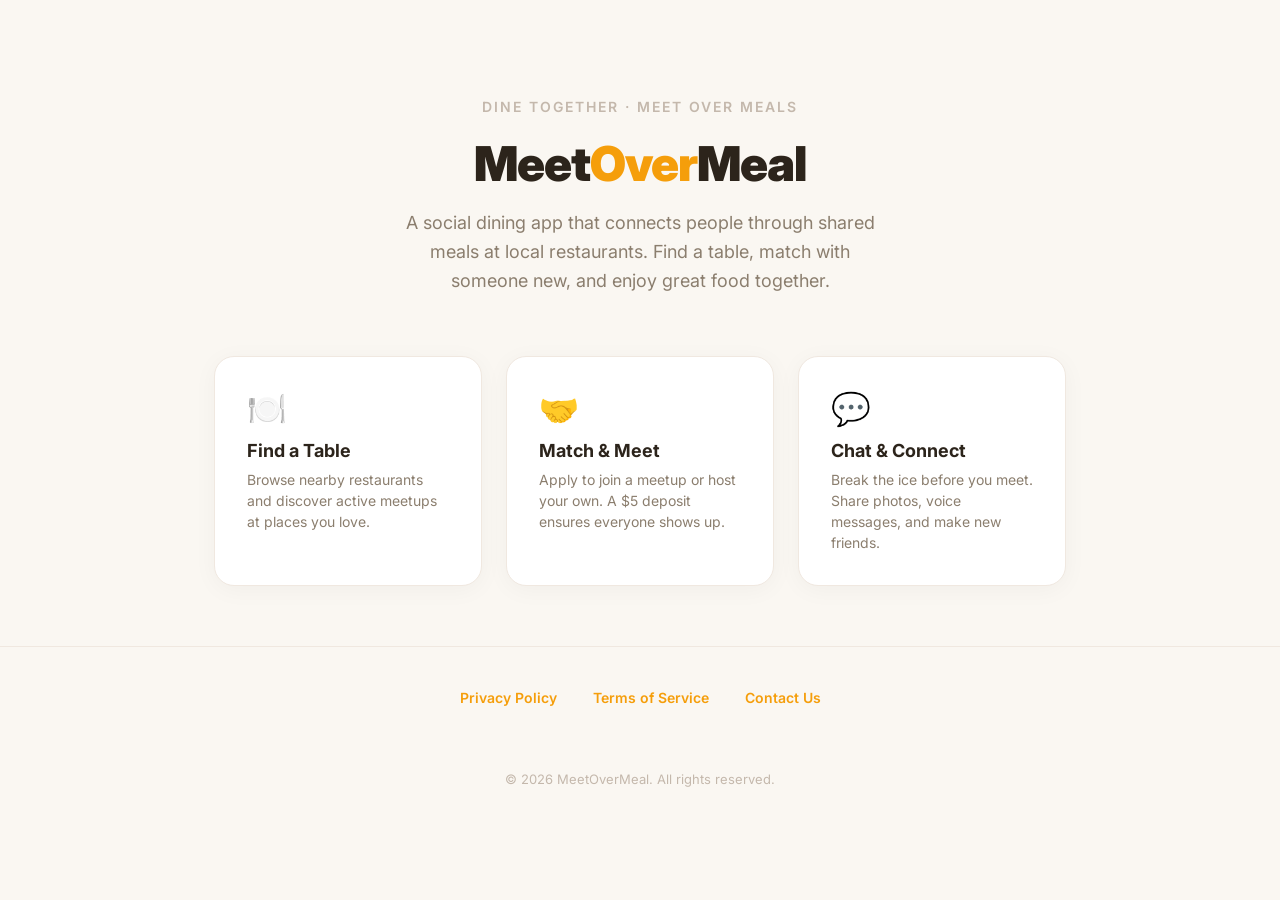
==== index.html @ e3c03de8 "Landing page with Privacy Policy and Terms of Service" ====
<!DOCTYPE html>
<html lang="en">
<head>
  <meta charset="UTF-8">
  <meta name="viewport" content="width=device-width, initial-scale=1.0">
  <title>MeetOverMeal — Dine Together, Meet Over Meals</title>
  <meta name="description" content="MeetOverMeal is a social dining app that connects people through shared meals at local restaurants.">
  <link rel="preconnect" href="https://fonts.googleapis.com">
  <link href="https://fonts.googleapis.com/css2?family=Inter:wght@400;500;600;700;800;900&display=swap" rel="stylesheet">
  <style>
    * { margin: 0; padding: 0; box-sizing: border-box; }
    body { font-family: 'Inter', -apple-system, sans-serif; color: #2C241B; background: #FAF7F2; }
    .hero { text-align: center; padding: 80px 24px 60px; }
    .hero h1 { font-size: 48px; font-weight: 900; letter-spacing: -1px; color: #2C241B; }
    .hero h1 span { color: #F59E0B; }
    .hero p { font-size: 18px; color: #8B7E6E; margin-top: 16px; max-width: 500px; margin-left: auto; margin-right: auto; line-height: 1.6; }
    .hero .tagline { font-size: 14px; text-transform: uppercase; letter-spacing: 2px; color: #C4B8AC; font-weight: 600; margin-bottom: 16px; }
    .features { display: flex; gap: 24px; justify-content: center; flex-wrap: wrap; padding: 0 24px 60px; max-width: 900px; margin: 0 auto; }
    .features .card { background: #fff; border-radius: 20px; padding: 32px; flex: 1; min-width: 240px; max-width: 280px; box-shadow: 0 4px 24px rgba(0,0,0,0.04); border: 1px solid #F0E8E0; }
    .features .card .icon { font-size: 32px; margin-bottom: 12px; }
    .features .card h3 { font-size: 18px; font-weight: 700; margin-bottom: 8px; }
    .features .card p { font-size: 14px; color: #8B7E6E; line-height: 1.5; }
    .legal-links { text-align: center; padding: 40px 24px; border-top: 1px solid #F0E8E0; }
    .legal-links a { color: #F59E0B; text-decoration: none; font-weight: 600; margin: 0 16px; font-size: 14px; }
    .legal-links a:hover { text-decoration: underline; }
    .footer { text-align: center; padding: 24px; color: #C4B8AC; font-size: 13px; }
    @media (max-width: 640px) {
      .hero h1 { font-size: 32px; }
      .features .card { min-width: 100%; }
    }
  </style>
</head>
<body>
  <div class="hero">
    <p class="tagline">Dine Together · Meet Over Meals</p>
    <h1>Meet<span>Over</span>Meal</h1>
    <p>A social dining app that connects people through shared meals at local restaurants. Find a table, match with someone new, and enjoy great food together.</p>
  </div>

  <div class="features">
    <div class="card">
      <div class="icon">🍽️</div>
      <h3>Find a Table</h3>
      <p>Browse nearby restaurants and discover active meetups at places you love.</p>
    </div>
    <div class="card">
      <div class="icon">🤝</div>
      <h3>Match & Meet</h3>
      <p>Apply to join a meetup or host your own. A $5 deposit ensures everyone shows up.</p>
    </div>
    <div class="card">
      <div class="icon">💬</div>
      <h3>Chat & Connect</h3>
      <p>Break the ice before you meet. Share photos, voice messages, and make new friends.</p>
    </div>
  </div>

  <div class="legal-links">
    <a href="/privacy">Privacy Policy</a>
    <a href="/terms">Terms of Service</a>
    <a href="mailto:feedback@meetovermeal.org">Contact Us</a>
  </div>

  <div class="footer">
    &copy; 2026 MeetOverMeal. All rights reserved.
  </div>
</body>
</html>
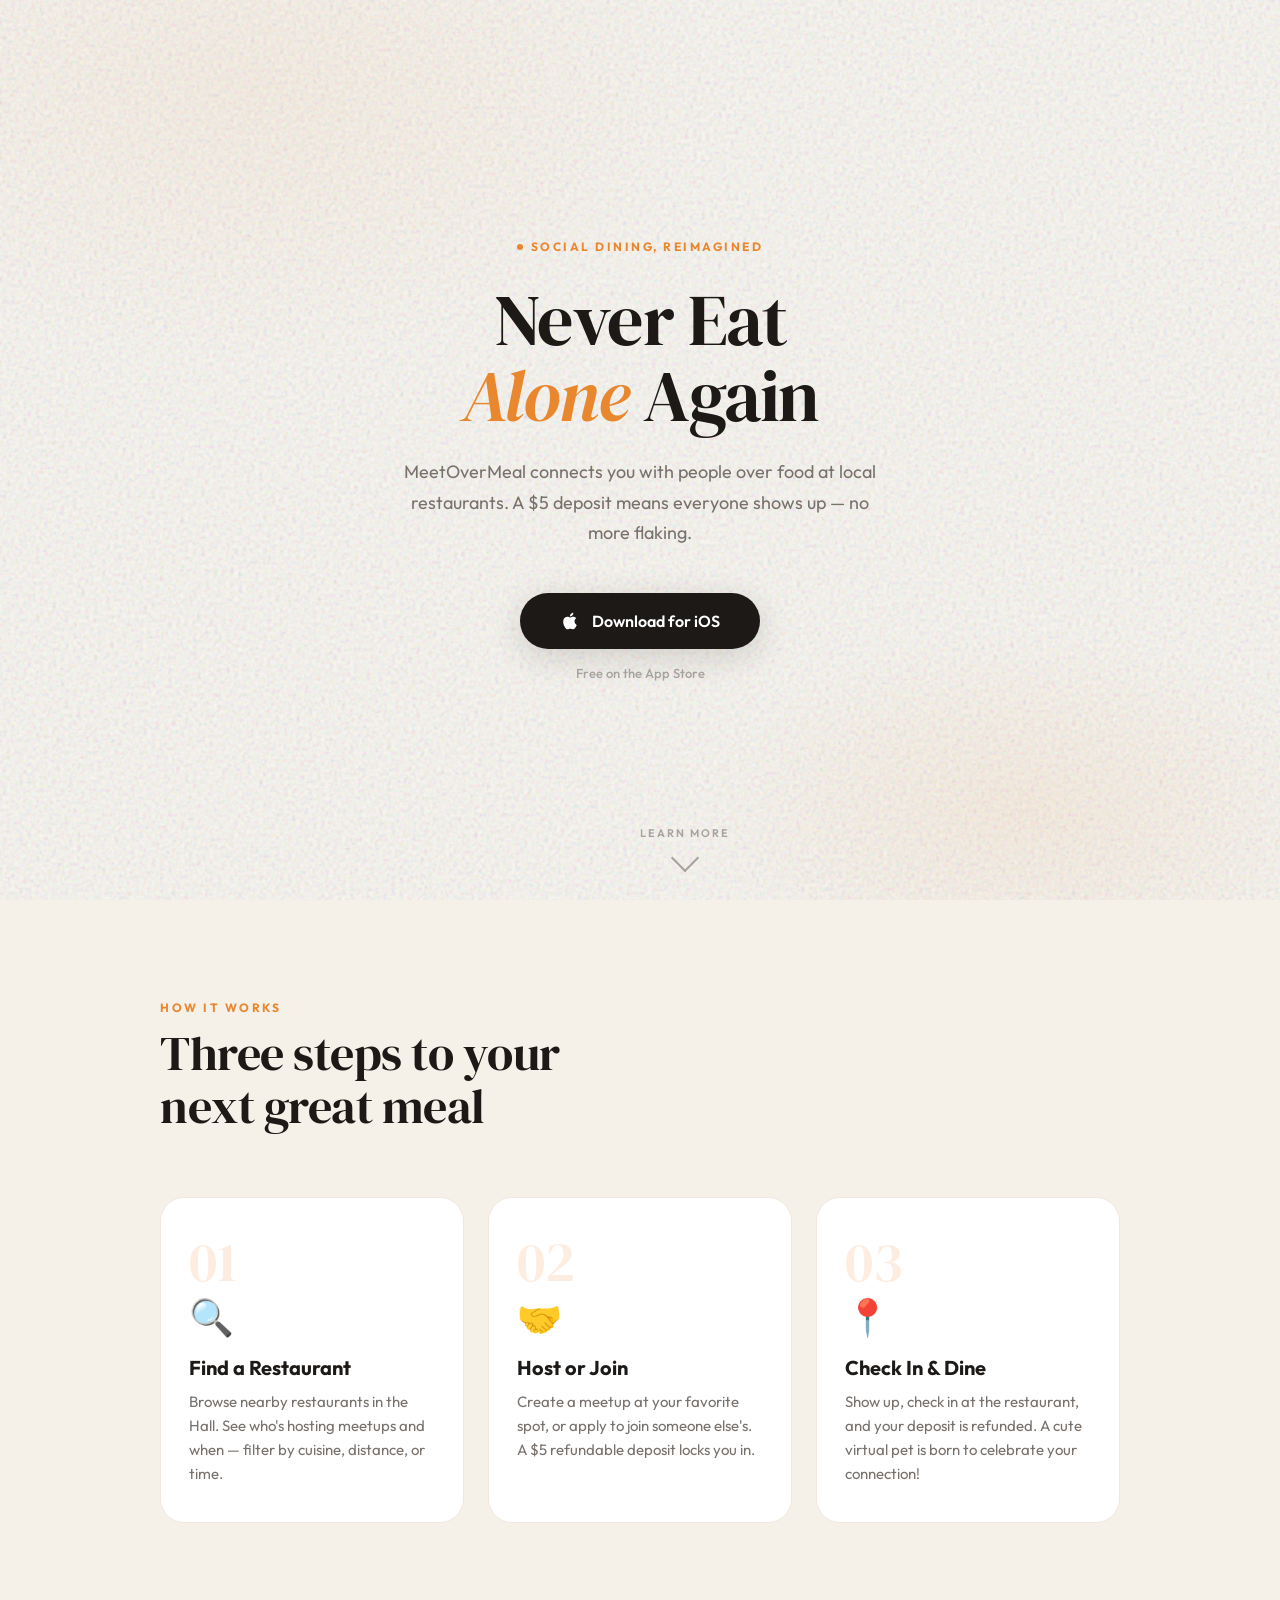
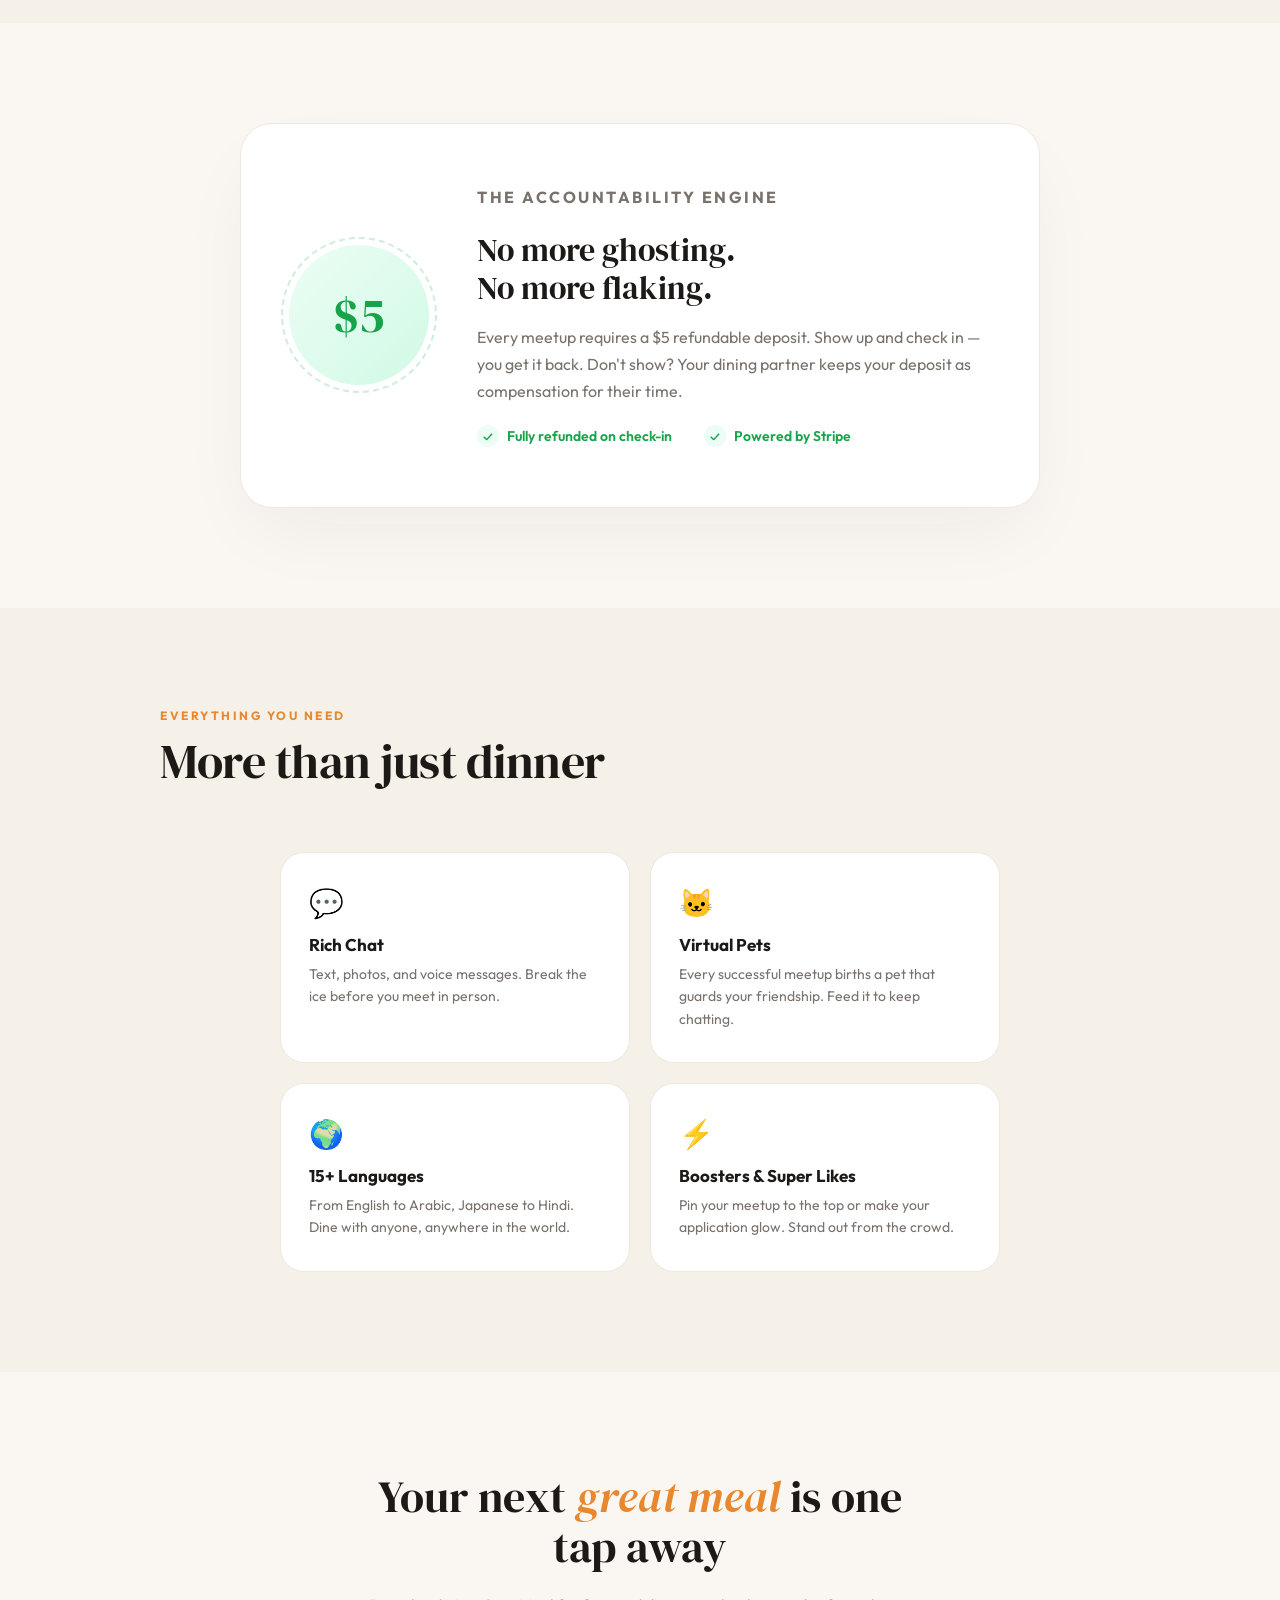
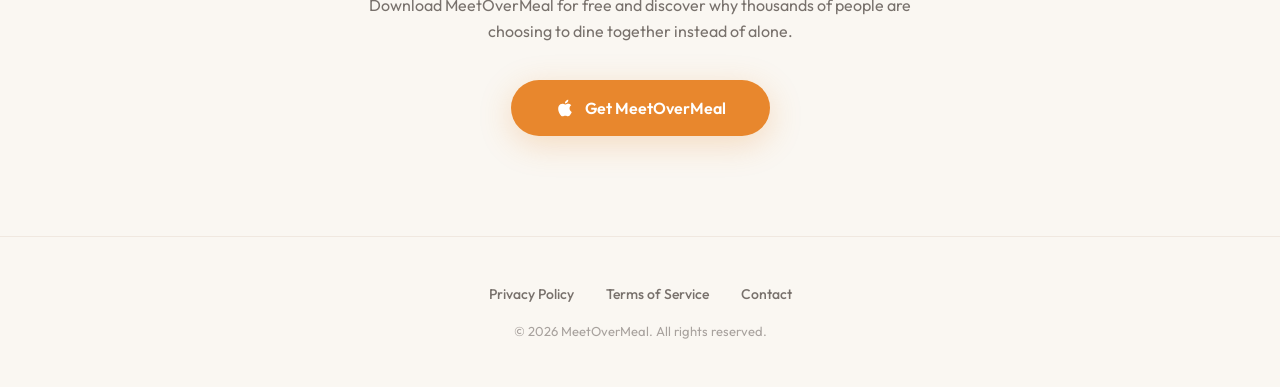
==== commit 7f4f735d: "feat: 重构官网Landing Page + 新增邀请落地页 - 全新品牌设计（cream/orange配色、噪点纹理、动画） - SEO优化：Open Graph、Twitter Cards、J" ====
--- a/index.html
+++ b/index.html
@@ -3,66 +3,689 @@
 <head>
   <meta charset="UTF-8">
   <meta name="viewport" content="width=device-width, initial-scale=1.0">
-  <title>MeetOverMeal — Dine Together, Meet Over Meals</title>
-  <meta name="description" content="MeetOverMeal is a social dining app that connects people through shared meals at local restaurants.">
+  <title>MeetOverMeal — Never Eat Alone Again</title>
+  <meta name="description" content="MeetOverMeal is the social dining app that connects you with people over food. A $5 deposit means no more flaking — real meetups, real connections, real meals.">
+  <meta name="keywords" content="social dining app, meet people over food, dinner with strangers, meal buddy, anti-flaking app, foodie meetup, dining companion">
+
+  <!-- Open Graph -->
+  <meta property="og:title" content="MeetOverMeal — Never Eat Alone Again">
+  <meta property="og:description" content="The social dining app with a $5 accountability deposit. Find restaurants, match with someone new, and actually show up.">
+  <meta property="og:image" content="https://meetovermeal.org/assets/share-card.png">
+  <meta property="og:url" content="https://meetovermeal.org">
+  <meta property="og:type" content="website">
+  <meta property="og:site_name" content="MeetOverMeal">
+
+  <!-- Twitter Card -->
+  <meta name="twitter:card" content="summary_large_image">
+  <meta name="twitter:title" content="MeetOverMeal — Never Eat Alone Again">
+  <meta name="twitter:description" content="The social dining app with a $5 accountability deposit. No more flaking.">
+  <meta name="twitter:image" content="https://meetovermeal.org/assets/share-card.png">
+
+  <!-- JSON-LD Structured Data -->
+  <script type="application/ld+json">
+  {
+    "@context": "https://schema.org",
+    "@type": "SoftwareApplication",
+    "name": "MeetOverMeal",
+    "operatingSystem": "iOS",
+    "applicationCategory": "SocialNetworkingApplication",
+    "description": "Social dining app that connects people through shared meals with a $5 accountability deposit.",
+    "url": "https://meetovermeal.org",
+    "downloadUrl": "https://apps.apple.com/us/app/meetovermeal/id6762139752",
+    "offers": {
+      "@type": "Offer",
+      "price": "0",
+      "priceCurrency": "USD"
+    }
+  }
+  </script>
+
   <link rel="preconnect" href="https://fonts.googleapis.com">
-  <link href="https://fonts.googleapis.com/css2?family=Inter:wght@400;500;600;700;800;900&display=swap" rel="stylesheet">
+  <link rel="preconnect" href="https://fonts.gstatic.com" crossorigin>
+  <link href="https://fonts.googleapis.com/css2?family=DM+Serif+Display:ital@0;1&family=Outfit:wght@300;400;500;600;700;800&display=swap" rel="stylesheet">
+
   <style>
+    :root {
+      --bg: #FAF7F2;
+      --bg-warm: #F5F0E8;
+      --card: #FFFFFF;
+      --text: #1C1917;
+      --text-secondary: #78716C;
+      --text-muted: #A8A29E;
+      --accent: #E8872D;
+      --accent-deep: #D97706;
+      --accent-glow: rgba(232, 135, 45, 0.12);
+      --border: #F0E8E0;
+      --deposit-green: #16A34A;
+    }
+
     * { margin: 0; padding: 0; box-sizing: border-box; }
-    body { font-family: 'Inter', -apple-system, sans-serif; color: #2C241B; background: #FAF7F2; }
-    .hero { text-align: center; padding: 80px 24px 60px; }
-    .hero h1 { font-size: 48px; font-weight: 900; letter-spacing: -1px; color: #2C241B; }
-    .hero h1 span { color: #F59E0B; }
-    .hero p { font-size: 18px; color: #8B7E6E; margin-top: 16px; max-width: 500px; margin-left: auto; margin-right: auto; line-height: 1.6; }
-    .hero .tagline { font-size: 14px; text-transform: uppercase; letter-spacing: 2px; color: #C4B8AC; font-weight: 600; margin-bottom: 16px; }
-    .features { display: flex; gap: 24px; justify-content: center; flex-wrap: wrap; padding: 0 24px 60px; max-width: 900px; margin: 0 auto; }
-    .features .card { background: #fff; border-radius: 20px; padding: 32px; flex: 1; min-width: 240px; max-width: 280px; box-shadow: 0 4px 24px rgba(0,0,0,0.04); border: 1px solid #F0E8E0; }
-    .features .card .icon { font-size: 32px; margin-bottom: 12px; }
-    .features .card h3 { font-size: 18px; font-weight: 700; margin-bottom: 8px; }
-    .features .card p { font-size: 14px; color: #8B7E6E; line-height: 1.5; }
-    .legal-links { text-align: center; padding: 40px 24px; border-top: 1px solid #F0E8E0; }
-    .legal-links a { color: #F59E0B; text-decoration: none; font-weight: 600; margin: 0 16px; font-size: 14px; }
-    .legal-links a:hover { text-decoration: underline; }
-    .footer { text-align: center; padding: 24px; color: #C4B8AC; font-size: 13px; }
-    @media (max-width: 640px) {
-      .hero h1 { font-size: 32px; }
-      .features .card { min-width: 100%; }
+
+    html { scroll-behavior: smooth; }
+
+    body {
+      font-family: 'Outfit', -apple-system, BlinkMacSystemFont, sans-serif;
+      color: var(--text);
+      background: var(--bg);
+      -webkit-font-smoothing: antialiased;
+      overflow-x: hidden;
+    }
+
+    /* ─── Noise texture ─── */
+    body::before {
+      content: "";
+      position: fixed;
+      inset: 0;
+      opacity: 0.3;
+      background-image: url("data:image/svg+xml,%3Csvg viewBox='0 0 256 256' xmlns='http://www.w3.org/2000/svg'%3E%3Cfilter id='n'%3E%3CfeTurbulence type='fractalNoise' baseFrequency='.85' numOctaves='3' stitchTiles='stitch'/%3E%3C/filter%3E%3Crect width='100%25' height='100%25' filter='url(%23n)'/%3E%3C/svg%3E");
+      pointer-events: none;
+      z-index: 0;
+    }
+
+    /* ─── HERO ─── */
+    .hero {
+      position: relative;
+      min-height: 100vh;
+      display: flex;
+      flex-direction: column;
+      align-items: center;
+      justify-content: center;
+      padding: 80px 24px 60px;
+      text-align: center;
+      background:
+        radial-gradient(ellipse 60% 50% at 20% 10%, rgba(232,135,45,0.06) 0%, transparent 60%),
+        radial-gradient(ellipse 50% 40% at 80% 90%, rgba(232,135,45,0.08) 0%, transparent 50%);
+      z-index: 1;
+    }
+
+    .hero-eyebrow {
+      display: inline-flex;
+      align-items: center;
+      gap: 8px;
+      font-size: 12px;
+      font-weight: 700;
+      letter-spacing: 2.5px;
+      text-transform: uppercase;
+      color: var(--accent);
+      margin-bottom: 28px;
+      opacity: 0;
+      animation: fadeDown 0.8s 0.2s cubic-bezier(0.16,1,0.3,1) forwards;
+    }
+
+    .hero-eyebrow .dot {
+      width: 6px; height: 6px;
+      border-radius: 50%;
+      background: var(--accent);
+      animation: pulse 2s ease-in-out infinite;
+    }
+
+    @keyframes pulse {
+      0%, 100% { opacity: 1; transform: scale(1); }
+      50% { opacity: 0.5; transform: scale(0.8); }
+    }
+
+    .hero h1 {
+      font-family: 'DM Serif Display', serif;
+      font-size: clamp(42px, 8vw, 72px);
+      font-weight: 400;
+      line-height: 1.05;
+      letter-spacing: -1.5px;
+      color: var(--text);
+      margin-bottom: 24px;
+      opacity: 0;
+      animation: fadeDown 0.8s 0.35s cubic-bezier(0.16,1,0.3,1) forwards;
+    }
+
+    .hero h1 em {
+      font-style: italic;
+      color: var(--accent);
+    }
+
+    .hero-desc {
+      font-size: 18px;
+      line-height: 1.7;
+      color: var(--text-secondary);
+      max-width: 480px;
+      font-weight: 400;
+      margin-bottom: 44px;
+      opacity: 0;
+      animation: fadeDown 0.8s 0.5s cubic-bezier(0.16,1,0.3,1) forwards;
+    }
+
+    .hero-cta {
+      display: inline-flex;
+      align-items: center;
+      gap: 12px;
+      background: var(--text);
+      color: #fff;
+      font-size: 16px;
+      font-weight: 600;
+      padding: 18px 40px;
+      border-radius: 100px;
+      text-decoration: none;
+      transition: all 0.4s cubic-bezier(0.16,1,0.3,1);
+      box-shadow: 0 8px 32px rgba(28,25,23,0.15);
+      opacity: 0;
+      animation: fadeDown 0.8s 0.65s cubic-bezier(0.16,1,0.3,1) forwards;
+    }
+
+    .hero-cta:hover {
+      background: var(--accent);
+      transform: translateY(-3px);
+      box-shadow: 0 16px 48px rgba(232,135,45,0.3);
+    }
+
+    .hero-cta svg { width: 20px; height: 20px; }
+
+    .hero-badge {
+      margin-top: 16px;
+      font-size: 13px;
+      color: var(--text-muted);
+      font-weight: 500;
+      opacity: 0;
+      animation: fadeDown 0.8s 0.8s cubic-bezier(0.16,1,0.3,1) forwards;
+    }
+
+    .scroll-hint {
+      position: absolute;
+      bottom: 32px;
+      left: 50%;
+      transform: translateX(-50%);
+      display: flex;
+      flex-direction: column;
+      align-items: center;
+      gap: 8px;
+      opacity: 0;
+      animation: fadeDown 0.8s 1.2s cubic-bezier(0.16,1,0.3,1) forwards;
+    }
+
+    .scroll-hint span {
+      font-size: 11px;
+      text-transform: uppercase;
+      letter-spacing: 2px;
+      color: var(--text-muted);
+      font-weight: 600;
+    }
+
+    .scroll-arrow {
+      width: 20px;
+      height: 20px;
+      border-right: 2px solid var(--text-muted);
+      border-bottom: 2px solid var(--text-muted);
+      transform: rotate(45deg);
+      animation: bounceArrow 2s ease-in-out infinite;
+    }
+
+    @keyframes bounceArrow {
+      0%, 100% { transform: rotate(45deg) translateY(0); }
+      50% { transform: rotate(45deg) translateY(6px); }
+    }
+
+    @keyframes fadeDown {
+      from { opacity: 0; transform: translateY(-20px); }
+      to { opacity: 1; transform: translateY(0); }
+    }
+
+    /* ─── HOW IT WORKS ─── */
+    .how-section {
+      position: relative;
+      z-index: 1;
+      padding: 100px 24px;
+      background: var(--bg-warm);
+    }
+
+    .section-inner {
+      max-width: 960px;
+      margin: 0 auto;
+    }
+
+    .section-eyebrow {
+      font-size: 12px;
+      font-weight: 700;
+      letter-spacing: 2.5px;
+      text-transform: uppercase;
+      color: var(--accent);
+      margin-bottom: 12px;
+    }
+
+    .section-title {
+      font-family: 'DM Serif Display', serif;
+      font-size: clamp(32px, 5vw, 48px);
+      font-weight: 400;
+      line-height: 1.1;
+      letter-spacing: -0.5px;
+      color: var(--text);
+      margin-bottom: 64px;
+    }
+
+    .steps {
+      display: grid;
+      grid-template-columns: repeat(3, 1fr);
+      gap: 24px;
+    }
+
+    .step {
+      background: var(--card);
+      border-radius: 24px;
+      padding: 36px 28px;
+      border: 1px solid var(--border);
+      position: relative;
+      transition: all 0.4s cubic-bezier(0.16,1,0.3,1);
+    }
+
+    .step:hover {
+      transform: translateY(-6px);
+      box-shadow: 0 24px 64px rgba(28,25,23,0.06);
+    }
+
+    .step-number {
+      font-family: 'DM Serif Display', serif;
+      font-size: 56px;
+      font-weight: 400;
+      color: var(--accent-glow);
+      line-height: 1;
+      margin-bottom: 4px;
+      color: rgba(232,135,45,0.15);
+    }
+
+    .step-icon {
+      font-size: 36px;
+      margin-bottom: 16px;
+    }
+
+    .step h3 {
+      font-size: 20px;
+      font-weight: 700;
+      margin-bottom: 10px;
+      color: var(--text);
+    }
+
+    .step p {
+      font-size: 15px;
+      line-height: 1.6;
+      color: var(--text-secondary);
+    }
+
+    /* ─── DEPOSIT / ACCOUNTABILITY ─── */
+    .deposit-section {
+      position: relative;
+      z-index: 1;
+      padding: 100px 24px;
+      background: var(--bg);
+    }
+
+    .deposit-card {
+      max-width: 800px;
+      margin: 0 auto;
+      background: var(--card);
+      border-radius: 32px;
+      padding: 60px 48px;
+      border: 1px solid var(--border);
+      display: flex;
+      gap: 48px;
+      align-items: center;
+      box-shadow: 0 32px 80px -16px rgba(28,25,23,0.06);
+    }
+
+    .deposit-visual {
+      flex-shrink: 0;
+      width: 140px;
+      height: 140px;
+      border-radius: 50%;
+      background: linear-gradient(135deg, #ECFDF5 0%, #D1FAE5 100%);
+      display: flex;
+      align-items: center;
+      justify-content: center;
+      position: relative;
+    }
+
+    .deposit-visual::after {
+      content: "";
+      position: absolute;
+      inset: -8px;
+      border-radius: 50%;
+      border: 2px dashed rgba(22,163,74,0.2);
+      animation: spin-slow 20s linear infinite;
+    }
+
+    @keyframes spin-slow {
+      to { transform: rotate(360deg); }
+    }
+
+    .deposit-amount {
+      font-family: 'DM Serif Display', serif;
+      font-size: 48px;
+      color: var(--deposit-green);
+    }
+
+    .deposit-content { flex: 1; }
+
+    .deposit-content h2 {
+      font-family: 'DM Serif Display', serif;
+      font-size: 32px;
+      font-weight: 400;
+      line-height: 1.2;
+      margin-bottom: 16px;
+    }
+
+    .deposit-content p {
+      font-size: 16px;
+      line-height: 1.7;
+      color: var(--text-secondary);
+      margin-bottom: 20px;
+    }
+
+    .deposit-stats {
+      display: flex;
+      gap: 32px;
+    }
+
+    .deposit-stat {
+      display: flex;
+      align-items: center;
+      gap: 8px;
+      font-size: 14px;
+      font-weight: 600;
+      color: var(--deposit-green);
+    }
+
+    .deposit-stat .check {
+      width: 22px;
+      height: 22px;
+      border-radius: 50%;
+      background: #ECFDF5;
+      display: flex;
+      align-items: center;
+      justify-content: center;
+      font-size: 12px;
+    }
+
+    /* ─── FEATURES ─── */
+    .features-section {
+      position: relative;
+      z-index: 1;
+      padding: 100px 24px;
+      background: var(--bg-warm);
+    }
+
+    .features-grid {
+      display: grid;
+      grid-template-columns: repeat(2, 1fr);
+      gap: 20px;
+      max-width: 720px;
+      margin: 0 auto;
+    }
+
+    .feature-card {
+      background: var(--card);
+      border-radius: 24px;
+      padding: 32px 28px;
+      border: 1px solid var(--border);
+      transition: all 0.4s cubic-bezier(0.16,1,0.3,1);
+    }
+
+    .feature-card:hover {
+      transform: translateY(-4px);
+      box-shadow: 0 20px 48px rgba(28,25,23,0.05);
+    }
+
+    .feature-icon {
+      font-size: 28px;
+      margin-bottom: 14px;
+    }
+
+    .feature-card h3 {
+      font-size: 17px;
+      font-weight: 700;
+      margin-bottom: 8px;
+    }
+
+    .feature-card p {
+      font-size: 14px;
+      line-height: 1.6;
+      color: var(--text-secondary);
+    }
+
+    /* ─── CTA BANNER ─── */
+    .cta-section {
+      position: relative;
+      z-index: 1;
+      padding: 100px 24px;
+      background: var(--bg);
+      text-align: center;
+    }
+
+    .cta-inner {
+      max-width: 560px;
+      margin: 0 auto;
+    }
+
+    .cta-inner h2 {
+      font-family: 'DM Serif Display', serif;
+      font-size: clamp(32px, 5vw, 44px);
+      font-weight: 400;
+      line-height: 1.15;
+      margin-bottom: 20px;
+    }
+
+    .cta-inner h2 em {
+      font-style: italic;
+      color: var(--accent);
+    }
+
+    .cta-inner p {
+      font-size: 16px;
+      line-height: 1.6;
+      color: var(--text-secondary);
+      margin-bottom: 36px;
+    }
+
+    .cta-btn {
+      display: inline-flex;
+      align-items: center;
+      gap: 10px;
+      background: var(--accent);
+      color: #fff;
+      font-size: 16px;
+      font-weight: 600;
+      padding: 18px 44px;
+      border-radius: 100px;
+      text-decoration: none;
+      transition: all 0.4s cubic-bezier(0.16,1,0.3,1);
+      box-shadow: 0 8px 32px rgba(232,135,45,0.25);
+    }
+
+    .cta-btn:hover {
+      transform: translateY(-3px);
+      box-shadow: 0 16px 48px rgba(232,135,45,0.35);
+    }
+
+    /* ─── FOOTER ─── */
+    footer {
+      position: relative;
+      z-index: 1;
+      padding: 48px 24px;
+      border-top: 1px solid var(--border);
+      text-align: center;
+    }
+
+    .footer-links {
+      display: flex;
+      justify-content: center;
+      gap: 32px;
+      margin-bottom: 20px;
+    }
+
+    .footer-links a {
+      font-size: 14px;
+      color: var(--text-secondary);
+      text-decoration: none;
+      font-weight: 500;
+      transition: color 0.2s;
+    }
+
+    .footer-links a:hover { color: var(--accent); }
+
+    .footer-copy {
+      font-size: 13px;
+      color: var(--text-muted);
+    }
+
+    /* ─── Responsive ─── */
+    @media (max-width: 768px) {
+      .steps { grid-template-columns: 1fr; gap: 16px; }
+      .deposit-card {
+        flex-direction: column;
+        text-align: center;
+        padding: 40px 28px;
+        gap: 28px;
+      }
+      .deposit-stats { justify-content: center; flex-wrap: wrap; }
+      .features-grid { grid-template-columns: 1fr; }
+      .hero { padding: 60px 20px 80px; }
+      .hero-desc { font-size: 16px; }
     }
   </style>
 </head>
 <body>
-  <div class="hero">
-    <p class="tagline">Dine Together · Meet Over Meals</p>
-    <h1>Meet<span>Over</span>Meal</h1>
-    <p>A social dining app that connects people through shared meals at local restaurants. Find a table, match with someone new, and enjoy great food together.</p>
-  </div>
-
-  <div class="features">
-    <div class="card">
-      <div class="icon">🍽️</div>
-      <h3>Find a Table</h3>
-      <p>Browse nearby restaurants and discover active meetups at places you love.</p>
+
+  <!-- ═══════════════ HERO ═══════════════ -->
+  <section class="hero" id="top">
+    <div class="hero-eyebrow">
+      <span class="dot"></span>
+      Social Dining, Reimagined
     </div>
-    <div class="card">
-      <div class="icon">🤝</div>
-      <h3>Match & Meet</h3>
-      <p>Apply to join a meetup or host your own. A $5 deposit ensures everyone shows up.</p>
+
+    <h1>Never Eat<br><em>Alone</em> Again</h1>
+
+    <p class="hero-desc">
+      MeetOverMeal connects you with people over food at local restaurants.
+      A $5 deposit means everyone shows up — no more flaking.
+    </p>
+
+    <a class="hero-cta" href="https://apps.apple.com/us/app/meetovermeal/id6762139752" id="hero-download">
+      <svg viewBox="0 0 24 24" fill="currentColor"><path d="M18.71 19.5c-.83 1.24-1.71 2.45-3.05 2.47-1.34.03-1.77-.79-3.29-.79-1.53 0-2 .77-3.27.82-1.31.05-2.3-1.32-3.14-2.53C4.25 17 2.94 12.45 4.7 9.39c.87-1.52 2.43-2.48 4.12-2.51 1.28-.02 2.5.87 3.29.87.78 0 2.26-1.07 3.8-.91.65.03 2.47.26 3.64 1.98-.09.06-2.17 1.28-2.15 3.81.03 3.02 2.65 4.03 2.68 4.04-.03.07-.42 1.44-1.38 2.83"/><path d="M13 3.5c.73-.83 1.94-1.46 2.94-1.5.13 1.17-.34 2.35-1.04 3.19-.69.85-1.83 1.51-2.95 1.42-.15-1.15.41-2.35 1.05-3.11"/></svg>
+      Download for iOS
+    </a>
+
+    <p class="hero-badge">Free on the App Store</p>
+
+    <div class="scroll-hint">
+      <span>Learn more</span>
+      <div class="scroll-arrow"></div>
     </div>
-    <div class="card">
-      <div class="icon">💬</div>
-      <h3>Chat & Connect</h3>
-      <p>Break the ice before you meet. Share photos, voice messages, and make new friends.</p>
+  </section>
+
+  <!-- ═══════════════ HOW IT WORKS ═══════════════ -->
+  <section class="how-section">
+    <div class="section-inner">
+      <p class="section-eyebrow">How It Works</p>
+      <h2 class="section-title">Three steps to your<br>next great meal</h2>
+
+      <div class="steps">
+        <div class="step">
+          <div class="step-number">01</div>
+          <div class="step-icon">🔍</div>
+          <h3>Find a Restaurant</h3>
+          <p>Browse nearby restaurants in the Hall. See who's hosting meetups and when — filter by cuisine, distance, or time.</p>
+        </div>
+        <div class="step">
+          <div class="step-number">02</div>
+          <div class="step-icon">🤝</div>
+          <h3>Host or Join</h3>
+          <p>Create a meetup at your favorite spot, or apply to join someone else's. A $5 refundable deposit locks you in.</p>
+        </div>
+        <div class="step">
+          <div class="step-number">03</div>
+          <div class="step-icon">📍</div>
+          <h3>Check In & Dine</h3>
+          <p>Show up, check in at the restaurant, and your deposit is refunded. A cute virtual pet is born to celebrate your connection!</p>
+        </div>
+      </div>
     </div>
-  </div>
-
-  <div class="legal-links">
-    <a href="/privacy">Privacy Policy</a>
-    <a href="/terms">Terms of Service</a>
-    <a href="mailto:feedback@meetovermeal.org">Contact Us</a>
-  </div>
-
-  <div class="footer">
-    &copy; 2026 MeetOverMeal. All rights reserved.
-  </div>
+  </section>
+
+  <!-- ═══════════════ DEPOSIT SECTION ═══════════════ -->
+  <section class="deposit-section">
+    <div class="section-inner">
+      <div class="deposit-card">
+        <div class="deposit-visual">
+          <span class="deposit-amount">$5</span>
+        </div>
+        <div class="deposit-content">
+          <p class="section-eyebrow">The Accountability Engine</p>
+          <h2>No more ghosting.<br>No more flaking.</h2>
+          <p>
+            Every meetup requires a $5 refundable deposit. Show up and check in — you get it back.
+            Don't show? Your dining partner keeps your deposit as compensation for their time.
+          </p>
+          <div class="deposit-stats">
+            <div class="deposit-stat">
+              <span class="check">✓</span>
+              Fully refunded on check-in
+            </div>
+            <div class="deposit-stat">
+              <span class="check">✓</span>
+              Powered by Stripe
+            </div>
+          </div>
+        </div>
+      </div>
+    </div>
+  </section>
+
+  <!-- ═══════════════ FEATURES ═══════════════ -->
+  <section class="features-section">
+    <div class="section-inner">
+      <p class="section-eyebrow">Everything You Need</p>
+      <h2 class="section-title">More than just dinner</h2>
+
+      <div class="features-grid">
+        <div class="feature-card">
+          <div class="feature-icon">💬</div>
+          <h3>Rich Chat</h3>
+          <p>Text, photos, and voice messages. Break the ice before you meet in person.</p>
+        </div>
+        <div class="feature-card">
+          <div class="feature-icon">🐱</div>
+          <h3>Virtual Pets</h3>
+          <p>Every successful meetup births a pet that guards your friendship. Feed it to keep chatting.</p>
+        </div>
+        <div class="feature-card">
+          <div class="feature-icon">🌍</div>
+          <h3>15+ Languages</h3>
+          <p>From English to Arabic, Japanese to Hindi. Dine with anyone, anywhere in the world.</p>
+        </div>
+        <div class="feature-card">
+          <div class="feature-icon">⚡</div>
+          <h3>Boosters & Super Likes</h3>
+          <p>Pin your meetup to the top or make your application glow. Stand out from the crowd.</p>
+        </div>
+      </div>
+    </div>
+  </section>
+
+  <!-- ═══════════════ CTA ═══════════════ -->
+  <section class="cta-section">
+    <div class="cta-inner">
+      <h2>Your next <em>great meal</em> is one tap away</h2>
+      <p>Download MeetOverMeal for free and discover why thousands of people are choosing to dine together instead of alone.</p>
+      <a class="cta-btn" href="https://apps.apple.com/us/app/meetovermeal/id6762139752">
+        <svg viewBox="0 0 24 24" fill="currentColor" width="20" height="20"><path d="M18.71 19.5c-.83 1.24-1.71 2.45-3.05 2.47-1.34.03-1.77-.79-3.29-.79-1.53 0-2 .77-3.27.82-1.31.05-2.3-1.32-3.14-2.53C4.25 17 2.94 12.45 4.7 9.39c.87-1.52 2.43-2.48 4.12-2.51 1.28-.02 2.5.87 3.29.87.78 0 2.26-1.07 3.8-.91.65.03 2.47.26 3.64 1.98-.09.06-2.17 1.28-2.15 3.81.03 3.02 2.65 4.03 2.68 4.04-.03.07-.42 1.44-1.38 2.83"/><path d="M13 3.5c.73-.83 1.94-1.46 2.94-1.5.13 1.17-.34 2.35-1.04 3.19-.69.85-1.83 1.51-2.95 1.42-.15-1.15.41-2.35 1.05-3.11"/></svg>
+        Get MeetOverMeal
+      </a>
+    </div>
+  </section>
+
+  <!-- ═══════════════ FOOTER ═══════════════ -->
+  <footer>
+    <div class="footer-links">
+      <a href="/privacy">Privacy Policy</a>
+      <a href="/terms">Terms of Service</a>
+      <a href="mailto:feedback@meetovermeal.org">Contact</a>
+    </div>
+    <p class="footer-copy">&copy; 2026 MeetOverMeal. All rights reserved.</p>
+  </footer>
+
 </body>
 </html>
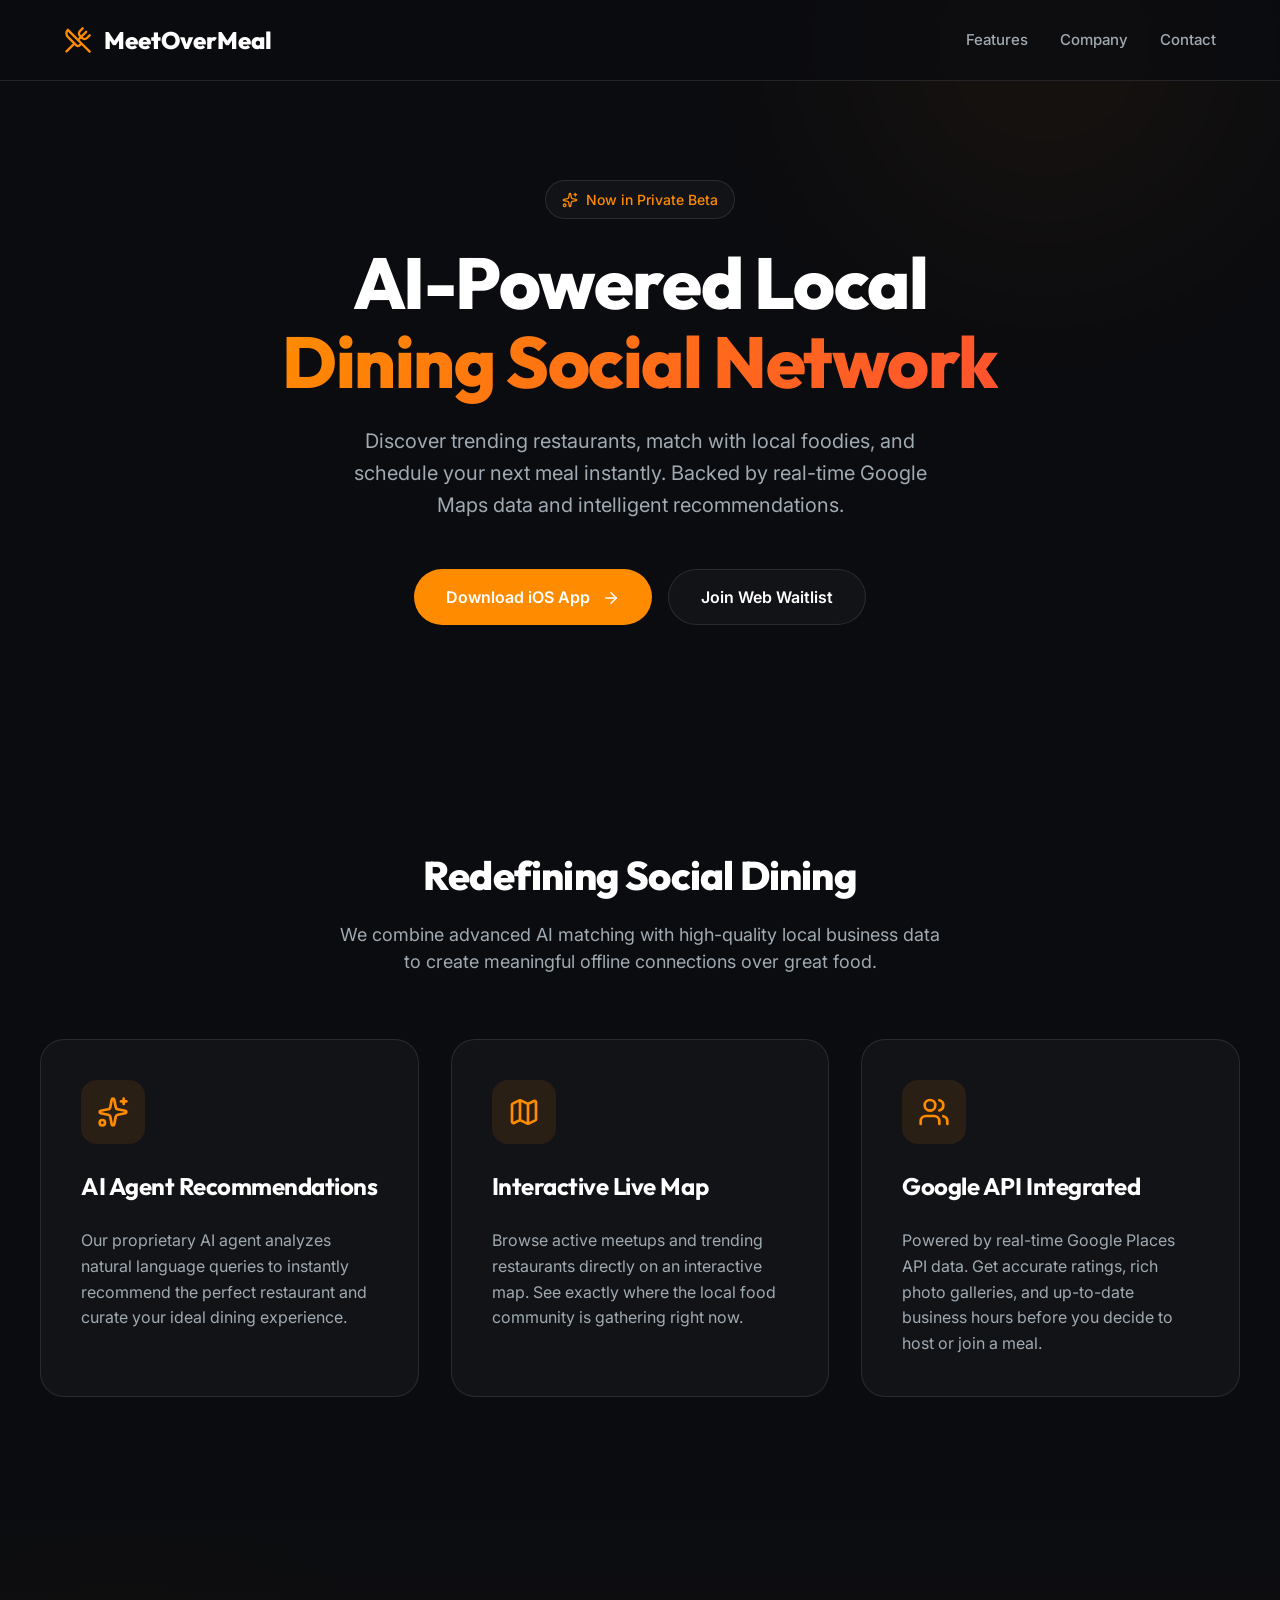
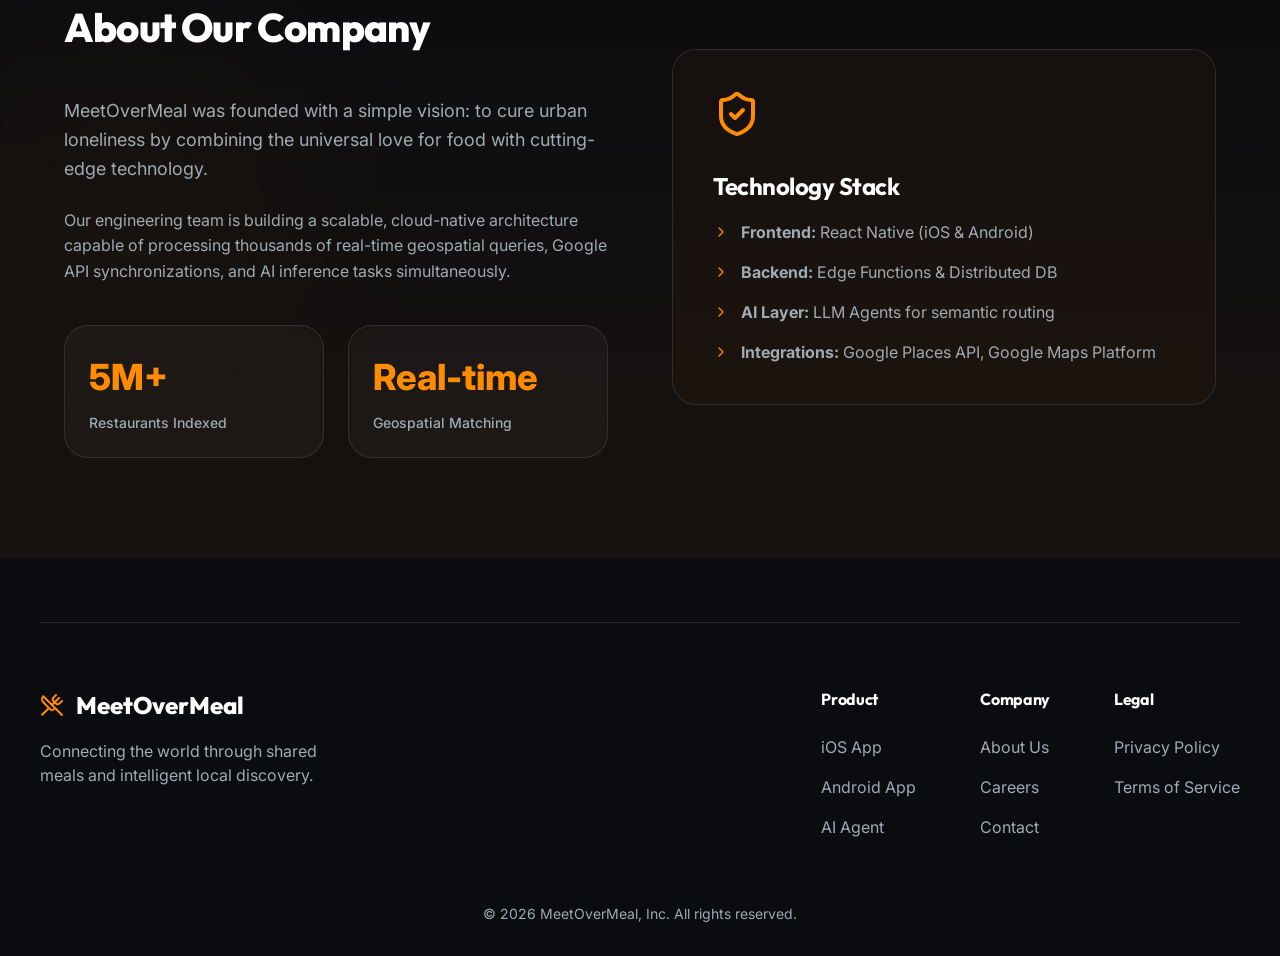
==== commit 28666c5c: "Deploy new MeetOverMeal landing page" ====
--- a/index.html
+++ b/index.html
@@ -1,691 +1,17 @@
-<!DOCTYPE html>
+<!doctype html>
 <html lang="en">
-<head>
-  <meta charset="UTF-8">
-  <meta name="viewport" content="width=device-width, initial-scale=1.0">
-  <title>MeetOverMeal — Never Eat Alone Again</title>
-  <meta name="description" content="MeetOverMeal is the social dining app that connects you with people over food. A $5 deposit means no more flaking — real meetups, real connections, real meals.">
-  <meta name="keywords" content="social dining app, meet people over food, dinner with strangers, meal buddy, anti-flaking app, foodie meetup, dining companion">
-
-  <!-- Open Graph -->
-  <meta property="og:title" content="MeetOverMeal — Never Eat Alone Again">
-  <meta property="og:description" content="The social dining app with a $5 accountability deposit. Find restaurants, match with someone new, and actually show up.">
-  <meta property="og:image" content="https://meetovermeal.org/assets/share-card.png">
-  <meta property="og:url" content="https://meetovermeal.org">
-  <meta property="og:type" content="website">
-  <meta property="og:site_name" content="MeetOverMeal">
-
-  <!-- Twitter Card -->
-  <meta name="twitter:card" content="summary_large_image">
-  <meta name="twitter:title" content="MeetOverMeal — Never Eat Alone Again">
-  <meta name="twitter:description" content="The social dining app with a $5 accountability deposit. No more flaking.">
-  <meta name="twitter:image" content="https://meetovermeal.org/assets/share-card.png">
-
-  <!-- JSON-LD Structured Data -->
-  <script type="application/ld+json">
-  {
-    "@context": "https://schema.org",
-    "@type": "SoftwareApplication",
-    "name": "MeetOverMeal",
-    "operatingSystem": "iOS",
-    "applicationCategory": "SocialNetworkingApplication",
-    "description": "Social dining app that connects people through shared meals with a $5 accountability deposit.",
-    "url": "https://meetovermeal.org",
-    "downloadUrl": "https://apps.apple.com/us/app/meetovermeal/id6762139752",
-    "offers": {
-      "@type": "Offer",
-      "price": "0",
-      "priceCurrency": "USD"
-    }
-  }
-  </script>
-
-  <link rel="preconnect" href="https://fonts.googleapis.com">
-  <link rel="preconnect" href="https://fonts.gstatic.com" crossorigin>
-  <link href="https://fonts.googleapis.com/css2?family=DM+Serif+Display:ital@0;1&family=Outfit:wght@300;400;500;600;700;800&display=swap" rel="stylesheet">
-
-  <style>
-    :root {
-      --bg: #FAF7F2;
-      --bg-warm: #F5F0E8;
-      --card: #FFFFFF;
-      --text: #1C1917;
-      --text-secondary: #78716C;
-      --text-muted: #A8A29E;
-      --accent: #E8872D;
-      --accent-deep: #D97706;
-      --accent-glow: rgba(232, 135, 45, 0.12);
-      --border: #F0E8E0;
-      --deposit-green: #16A34A;
-    }
-
-    * { margin: 0; padding: 0; box-sizing: border-box; }
-
-    html { scroll-behavior: smooth; }
-
-    body {
-      font-family: 'Outfit', -apple-system, BlinkMacSystemFont, sans-serif;
-      color: var(--text);
-      background: var(--bg);
-      -webkit-font-smoothing: antialiased;
-      overflow-x: hidden;
-    }
-
-    /* ─── Noise texture ─── */
-    body::before {
-      content: "";
-      position: fixed;
-      inset: 0;
-      opacity: 0.3;
-      background-image: url("data:image/svg+xml,%3Csvg viewBox='0 0 256 256' xmlns='http://www.w3.org/2000/svg'%3E%3Cfilter id='n'%3E%3CfeTurbulence type='fractalNoise' baseFrequency='.85' numOctaves='3' stitchTiles='stitch'/%3E%3C/filter%3E%3Crect width='100%25' height='100%25' filter='url(%23n)'/%3E%3C/svg%3E");
-      pointer-events: none;
-      z-index: 0;
-    }
-
-    /* ─── HERO ─── */
-    .hero {
-      position: relative;
-      min-height: 100vh;
-      display: flex;
-      flex-direction: column;
-      align-items: center;
-      justify-content: center;
-      padding: 80px 24px 60px;
-      text-align: center;
-      background:
-        radial-gradient(ellipse 60% 50% at 20% 10%, rgba(232,135,45,0.06) 0%, transparent 60%),
-        radial-gradient(ellipse 50% 40% at 80% 90%, rgba(232,135,45,0.08) 0%, transparent 50%);
-      z-index: 1;
-    }
-
-    .hero-eyebrow {
-      display: inline-flex;
-      align-items: center;
-      gap: 8px;
-      font-size: 12px;
-      font-weight: 700;
-      letter-spacing: 2.5px;
-      text-transform: uppercase;
-      color: var(--accent);
-      margin-bottom: 28px;
-      opacity: 0;
-      animation: fadeDown 0.8s 0.2s cubic-bezier(0.16,1,0.3,1) forwards;
-    }
-
-    .hero-eyebrow .dot {
-      width: 6px; height: 6px;
-      border-radius: 50%;
-      background: var(--accent);
-      animation: pulse 2s ease-in-out infinite;
-    }
-
-    @keyframes pulse {
-      0%, 100% { opacity: 1; transform: scale(1); }
-      50% { opacity: 0.5; transform: scale(0.8); }
-    }
-
-    .hero h1 {
-      font-family: 'DM Serif Display', serif;
-      font-size: clamp(42px, 8vw, 72px);
-      font-weight: 400;
-      line-height: 1.05;
-      letter-spacing: -1.5px;
-      color: var(--text);
-      margin-bottom: 24px;
-      opacity: 0;
-      animation: fadeDown 0.8s 0.35s cubic-bezier(0.16,1,0.3,1) forwards;
-    }
-
-    .hero h1 em {
-      font-style: italic;
-      color: var(--accent);
-    }
-
-    .hero-desc {
-      font-size: 18px;
-      line-height: 1.7;
-      color: var(--text-secondary);
-      max-width: 480px;
-      font-weight: 400;
-      margin-bottom: 44px;
-      opacity: 0;
-      animation: fadeDown 0.8s 0.5s cubic-bezier(0.16,1,0.3,1) forwards;
-    }
-
-    .hero-cta {
-      display: inline-flex;
-      align-items: center;
-      gap: 12px;
-      background: var(--text);
-      color: #fff;
-      font-size: 16px;
-      font-weight: 600;
-      padding: 18px 40px;
-      border-radius: 100px;
-      text-decoration: none;
-      transition: all 0.4s cubic-bezier(0.16,1,0.3,1);
-      box-shadow: 0 8px 32px rgba(28,25,23,0.15);
-      opacity: 0;
-      animation: fadeDown 0.8s 0.65s cubic-bezier(0.16,1,0.3,1) forwards;
-    }
-
-    .hero-cta:hover {
-      background: var(--accent);
-      transform: translateY(-3px);
-      box-shadow: 0 16px 48px rgba(232,135,45,0.3);
-    }
-
-    .hero-cta svg { width: 20px; height: 20px; }
-
-    .hero-badge {
-      margin-top: 16px;
-      font-size: 13px;
-      color: var(--text-muted);
-      font-weight: 500;
-      opacity: 0;
-      animation: fadeDown 0.8s 0.8s cubic-bezier(0.16,1,0.3,1) forwards;
-    }
-
-    .scroll-hint {
-      position: absolute;
-      bottom: 32px;
-      left: 50%;
-      transform: translateX(-50%);
-      display: flex;
-      flex-direction: column;
-      align-items: center;
-      gap: 8px;
-      opacity: 0;
-      animation: fadeDown 0.8s 1.2s cubic-bezier(0.16,1,0.3,1) forwards;
-    }
-
-    .scroll-hint span {
-      font-size: 11px;
-      text-transform: uppercase;
-      letter-spacing: 2px;
-      color: var(--text-muted);
-      font-weight: 600;
-    }
-
-    .scroll-arrow {
-      width: 20px;
-      height: 20px;
-      border-right: 2px solid var(--text-muted);
-      border-bottom: 2px solid var(--text-muted);
-      transform: rotate(45deg);
-      animation: bounceArrow 2s ease-in-out infinite;
-    }
-
-    @keyframes bounceArrow {
-      0%, 100% { transform: rotate(45deg) translateY(0); }
-      50% { transform: rotate(45deg) translateY(6px); }
-    }
-
-    @keyframes fadeDown {
-      from { opacity: 0; transform: translateY(-20px); }
-      to { opacity: 1; transform: translateY(0); }
-    }
-
-    /* ─── HOW IT WORKS ─── */
-    .how-section {
-      position: relative;
-      z-index: 1;
-      padding: 100px 24px;
-      background: var(--bg-warm);
-    }
-
-    .section-inner {
-      max-width: 960px;
-      margin: 0 auto;
-    }
-
-    .section-eyebrow {
-      font-size: 12px;
-      font-weight: 700;
-      letter-spacing: 2.5px;
-      text-transform: uppercase;
-      color: var(--accent);
-      margin-bottom: 12px;
-    }
-
-    .section-title {
-      font-family: 'DM Serif Display', serif;
-      font-size: clamp(32px, 5vw, 48px);
-      font-weight: 400;
-      line-height: 1.1;
-      letter-spacing: -0.5px;
-      color: var(--text);
-      margin-bottom: 64px;
-    }
-
-    .steps {
-      display: grid;
-      grid-template-columns: repeat(3, 1fr);
-      gap: 24px;
-    }
-
-    .step {
-      background: var(--card);
-      border-radius: 24px;
-      padding: 36px 28px;
-      border: 1px solid var(--border);
-      position: relative;
-      transition: all 0.4s cubic-bezier(0.16,1,0.3,1);
-    }
-
-    .step:hover {
-      transform: translateY(-6px);
-      box-shadow: 0 24px 64px rgba(28,25,23,0.06);
-    }
-
-    .step-number {
-      font-family: 'DM Serif Display', serif;
-      font-size: 56px;
-      font-weight: 400;
-      color: var(--accent-glow);
-      line-height: 1;
-      margin-bottom: 4px;
-      color: rgba(232,135,45,0.15);
-    }
-
-    .step-icon {
-      font-size: 36px;
-      margin-bottom: 16px;
-    }
-
-    .step h3 {
-      font-size: 20px;
-      font-weight: 700;
-      margin-bottom: 10px;
-      color: var(--text);
-    }
-
-    .step p {
-      font-size: 15px;
-      line-height: 1.6;
-      color: var(--text-secondary);
-    }
-
-    /* ─── DEPOSIT / ACCOUNTABILITY ─── */
-    .deposit-section {
-      position: relative;
-      z-index: 1;
-      padding: 100px 24px;
-      background: var(--bg);
-    }
-
-    .deposit-card {
-      max-width: 800px;
-      margin: 0 auto;
-      background: var(--card);
-      border-radius: 32px;
-      padding: 60px 48px;
-      border: 1px solid var(--border);
-      display: flex;
-      gap: 48px;
-      align-items: center;
-      box-shadow: 0 32px 80px -16px rgba(28,25,23,0.06);
-    }
-
-    .deposit-visual {
-      flex-shrink: 0;
-      width: 140px;
-      height: 140px;
-      border-radius: 50%;
-      background: linear-gradient(135deg, #ECFDF5 0%, #D1FAE5 100%);
-      display: flex;
-      align-items: center;
-      justify-content: center;
-      position: relative;
-    }
-
-    .deposit-visual::after {
-      content: "";
-      position: absolute;
-      inset: -8px;
-      border-radius: 50%;
-      border: 2px dashed rgba(22,163,74,0.2);
-      animation: spin-slow 20s linear infinite;
-    }
-
-    @keyframes spin-slow {
-      to { transform: rotate(360deg); }
-    }
-
-    .deposit-amount {
-      font-family: 'DM Serif Display', serif;
-      font-size: 48px;
-      color: var(--deposit-green);
-    }
-
-    .deposit-content { flex: 1; }
-
-    .deposit-content h2 {
-      font-family: 'DM Serif Display', serif;
-      font-size: 32px;
-      font-weight: 400;
-      line-height: 1.2;
-      margin-bottom: 16px;
-    }
-
-    .deposit-content p {
-      font-size: 16px;
-      line-height: 1.7;
-      color: var(--text-secondary);
-      margin-bottom: 20px;
-    }
-
-    .deposit-stats {
-      display: flex;
-      gap: 32px;
-    }
-
-    .deposit-stat {
-      display: flex;
-      align-items: center;
-      gap: 8px;
-      font-size: 14px;
-      font-weight: 600;
-      color: var(--deposit-green);
-    }
-
-    .deposit-stat .check {
-      width: 22px;
-      height: 22px;
-      border-radius: 50%;
-      background: #ECFDF5;
-      display: flex;
-      align-items: center;
-      justify-content: center;
-      font-size: 12px;
-    }
-
-    /* ─── FEATURES ─── */
-    .features-section {
-      position: relative;
-      z-index: 1;
-      padding: 100px 24px;
-      background: var(--bg-warm);
-    }
-
-    .features-grid {
-      display: grid;
-      grid-template-columns: repeat(2, 1fr);
-      gap: 20px;
-      max-width: 720px;
-      margin: 0 auto;
-    }
-
-    .feature-card {
-      background: var(--card);
-      border-radius: 24px;
-      padding: 32px 28px;
-      border: 1px solid var(--border);
-      transition: all 0.4s cubic-bezier(0.16,1,0.3,1);
-    }
-
-    .feature-card:hover {
-      transform: translateY(-4px);
-      box-shadow: 0 20px 48px rgba(28,25,23,0.05);
-    }
-
-    .feature-icon {
-      font-size: 28px;
-      margin-bottom: 14px;
-    }
-
-    .feature-card h3 {
-      font-size: 17px;
-      font-weight: 700;
-      margin-bottom: 8px;
-    }
-
-    .feature-card p {
-      font-size: 14px;
-      line-height: 1.6;
-      color: var(--text-secondary);
-    }
-
-    /* ─── CTA BANNER ─── */
-    .cta-section {
-      position: relative;
-      z-index: 1;
-      padding: 100px 24px;
-      background: var(--bg);
-      text-align: center;
-    }
-
-    .cta-inner {
-      max-width: 560px;
-      margin: 0 auto;
-    }
-
-    .cta-inner h2 {
-      font-family: 'DM Serif Display', serif;
-      font-size: clamp(32px, 5vw, 44px);
-      font-weight: 400;
-      line-height: 1.15;
-      margin-bottom: 20px;
-    }
-
-    .cta-inner h2 em {
-      font-style: italic;
-      color: var(--accent);
-    }
-
-    .cta-inner p {
-      font-size: 16px;
-      line-height: 1.6;
-      color: var(--text-secondary);
-      margin-bottom: 36px;
-    }
-
-    .cta-btn {
-      display: inline-flex;
-      align-items: center;
-      gap: 10px;
-      background: var(--accent);
-      color: #fff;
-      font-size: 16px;
-      font-weight: 600;
-      padding: 18px 44px;
-      border-radius: 100px;
-      text-decoration: none;
-      transition: all 0.4s cubic-bezier(0.16,1,0.3,1);
-      box-shadow: 0 8px 32px rgba(232,135,45,0.25);
-    }
-
-    .cta-btn:hover {
-      transform: translateY(-3px);
-      box-shadow: 0 16px 48px rgba(232,135,45,0.35);
-    }
-
-    /* ─── FOOTER ─── */
-    footer {
-      position: relative;
-      z-index: 1;
-      padding: 48px 24px;
-      border-top: 1px solid var(--border);
-      text-align: center;
-    }
-
-    .footer-links {
-      display: flex;
-      justify-content: center;
-      gap: 32px;
-      margin-bottom: 20px;
-    }
-
-    .footer-links a {
-      font-size: 14px;
-      color: var(--text-secondary);
-      text-decoration: none;
-      font-weight: 500;
-      transition: color 0.2s;
-    }
-
-    .footer-links a:hover { color: var(--accent); }
-
-    .footer-copy {
-      font-size: 13px;
-      color: var(--text-muted);
-    }
-
-    /* ─── Responsive ─── */
-    @media (max-width: 768px) {
-      .steps { grid-template-columns: 1fr; gap: 16px; }
-      .deposit-card {
-        flex-direction: column;
-        text-align: center;
-        padding: 40px 28px;
-        gap: 28px;
-      }
-      .deposit-stats { justify-content: center; flex-wrap: wrap; }
-      .features-grid { grid-template-columns: 1fr; }
-      .hero { padding: 60px 20px 80px; }
-      .hero-desc { font-size: 16px; }
-    }
-  </style>
-</head>
-<body>
-
-  <!-- ═══════════════ HERO ═══════════════ -->
-  <section class="hero" id="top">
-    <div class="hero-eyebrow">
-      <span class="dot"></span>
-      Social Dining, Reimagined
-    </div>
-
-    <h1>Never Eat<br><em>Alone</em> Again</h1>
-
-    <p class="hero-desc">
-      MeetOverMeal connects you with people over food at local restaurants.
-      A $5 deposit means everyone shows up — no more flaking.
-    </p>
-
-    <a class="hero-cta" href="https://apps.apple.com/us/app/meetovermeal/id6762139752" id="hero-download">
-      <svg viewBox="0 0 24 24" fill="currentColor"><path d="M18.71 19.5c-.83 1.24-1.71 2.45-3.05 2.47-1.34.03-1.77-.79-3.29-.79-1.53 0-2 .77-3.27.82-1.31.05-2.3-1.32-3.14-2.53C4.25 17 2.94 12.45 4.7 9.39c.87-1.52 2.43-2.48 4.12-2.51 1.28-.02 2.5.87 3.29.87.78 0 2.26-1.07 3.8-.91.65.03 2.47.26 3.64 1.98-.09.06-2.17 1.28-2.15 3.81.03 3.02 2.65 4.03 2.68 4.04-.03.07-.42 1.44-1.38 2.83"/><path d="M13 3.5c.73-.83 1.94-1.46 2.94-1.5.13 1.17-.34 2.35-1.04 3.19-.69.85-1.83 1.51-2.95 1.42-.15-1.15.41-2.35 1.05-3.11"/></svg>
-      Download for iOS
-    </a>
-
-    <p class="hero-badge">Free on the App Store</p>
-
-    <div class="scroll-hint">
-      <span>Learn more</span>
-      <div class="scroll-arrow"></div>
-    </div>
-  </section>
-
-  <!-- ═══════════════ HOW IT WORKS ═══════════════ -->
-  <section class="how-section">
-    <div class="section-inner">
-      <p class="section-eyebrow">How It Works</p>
-      <h2 class="section-title">Three steps to your<br>next great meal</h2>
-
-      <div class="steps">
-        <div class="step">
-          <div class="step-number">01</div>
-          <div class="step-icon">🔍</div>
-          <h3>Find a Restaurant</h3>
-          <p>Browse nearby restaurants in the Hall. See who's hosting meetups and when — filter by cuisine, distance, or time.</p>
-        </div>
-        <div class="step">
-          <div class="step-number">02</div>
-          <div class="step-icon">🤝</div>
-          <h3>Host or Join</h3>
-          <p>Create a meetup at your favorite spot, or apply to join someone else's. A $5 refundable deposit locks you in.</p>
-        </div>
-        <div class="step">
-          <div class="step-number">03</div>
-          <div class="step-icon">📍</div>
-          <h3>Check In & Dine</h3>
-          <p>Show up, check in at the restaurant, and your deposit is refunded. A cute virtual pet is born to celebrate your connection!</p>
-        </div>
-      </div>
-    </div>
-  </section>
-
-  <!-- ═══════════════ DEPOSIT SECTION ═══════════════ -->
-  <section class="deposit-section">
-    <div class="section-inner">
-      <div class="deposit-card">
-        <div class="deposit-visual">
-          <span class="deposit-amount">$5</span>
-        </div>
-        <div class="deposit-content">
-          <p class="section-eyebrow">The Accountability Engine</p>
-          <h2>No more ghosting.<br>No more flaking.</h2>
-          <p>
-            Every meetup requires a $5 refundable deposit. Show up and check in — you get it back.
-            Don't show? Your dining partner keeps your deposit as compensation for their time.
-          </p>
-          <div class="deposit-stats">
-            <div class="deposit-stat">
-              <span class="check">✓</span>
-              Fully refunded on check-in
-            </div>
-            <div class="deposit-stat">
-              <span class="check">✓</span>
-              Powered by Stripe
-            </div>
-          </div>
-        </div>
-      </div>
-    </div>
-  </section>
-
-  <!-- ═══════════════ FEATURES ═══════════════ -->
-  <section class="features-section">
-    <div class="section-inner">
-      <p class="section-eyebrow">Everything You Need</p>
-      <h2 class="section-title">More than just dinner</h2>
-
-      <div class="features-grid">
-        <div class="feature-card">
-          <div class="feature-icon">💬</div>
-          <h3>Rich Chat</h3>
-          <p>Text, photos, and voice messages. Break the ice before you meet in person.</p>
-        </div>
-        <div class="feature-card">
-          <div class="feature-icon">🐱</div>
-          <h3>Virtual Pets</h3>
-          <p>Every successful meetup births a pet that guards your friendship. Feed it to keep chatting.</p>
-        </div>
-        <div class="feature-card">
-          <div class="feature-icon">🌍</div>
-          <h3>15+ Languages</h3>
-          <p>From English to Arabic, Japanese to Hindi. Dine with anyone, anywhere in the world.</p>
-        </div>
-        <div class="feature-card">
-          <div class="feature-icon">⚡</div>
-          <h3>Boosters & Super Likes</h3>
-          <p>Pin your meetup to the top or make your application glow. Stand out from the crowd.</p>
-        </div>
-      </div>
-    </div>
-  </section>
-
-  <!-- ═══════════════ CTA ═══════════════ -->
-  <section class="cta-section">
-    <div class="cta-inner">
-      <h2>Your next <em>great meal</em> is one tap away</h2>
-      <p>Download MeetOverMeal for free and discover why thousands of people are choosing to dine together instead of alone.</p>
-      <a class="cta-btn" href="https://apps.apple.com/us/app/meetovermeal/id6762139752">
-        <svg viewBox="0 0 24 24" fill="currentColor" width="20" height="20"><path d="M18.71 19.5c-.83 1.24-1.71 2.45-3.05 2.47-1.34.03-1.77-.79-3.29-.79-1.53 0-2 .77-3.27.82-1.31.05-2.3-1.32-3.14-2.53C4.25 17 2.94 12.45 4.7 9.39c.87-1.52 2.43-2.48 4.12-2.51 1.28-.02 2.5.87 3.29.87.78 0 2.26-1.07 3.8-.91.65.03 2.47.26 3.64 1.98-.09.06-2.17 1.28-2.15 3.81.03 3.02 2.65 4.03 2.68 4.04-.03.07-.42 1.44-1.38 2.83"/><path d="M13 3.5c.73-.83 1.94-1.46 2.94-1.5.13 1.17-.34 2.35-1.04 3.19-.69.85-1.83 1.51-2.95 1.42-.15-1.15.41-2.35 1.05-3.11"/></svg>
-        Get MeetOverMeal
-      </a>
-    </div>
-  </section>
-
-  <!-- ═══════════════ FOOTER ═══════════════ -->
-  <footer>
-    <div class="footer-links">
-      <a href="/privacy">Privacy Policy</a>
-      <a href="/terms">Terms of Service</a>
-      <a href="mailto:feedback@meetovermeal.org">Contact</a>
-    </div>
-    <p class="footer-copy">&copy; 2026 MeetOverMeal. All rights reserved.</p>
-  </footer>
-
-</body>
+  <head>
+    <meta charset="UTF-8" />
+    <link rel="icon" type="image/svg+xml" href="/vite.svg" />
+    <meta name="viewport" content="width=device-width, initial-scale=1.0" />
+    <meta name="description" content="MeetOverMeal - AI-Powered Local Dining Social Network. Discover trending restaurants, match with local foodies, and schedule your next meal instantly." />
+    <meta name="keywords" content="MeetOverMeal, Social Dining, AI Restaurant Recommendations, Local Foodies, Google Maps Integration" />
+    <meta name="author" content="MeetOverMeal, Inc." />
+    <title>MeetOverMeal | AI-Powered Dining Social Network</title>
+    <script type="module" crossorigin src="/assets/index-CdSoOX9b.js"></script>
+    <link rel="stylesheet" crossorigin href="/assets/index-NPKQrYU_.css">
+  </head>
+  <body>
+    <div id="root"></div>
+  </body>
 </html>
--- a/assets/index-NPKQrYU_.css
+++ b/assets/index-NPKQrYU_.css
@@ -0,0 +1 @@
+@import "https://fonts.googleapis.com/css2?family=Inter:wght@300;400;500;600;700&family=Outfit:wght@400;600;800&display=swap";:root{--bg-color:#0b0c10;--bg-surface:#ffffff08;--bg-surface-hover:#ffffff0d;--primary:#ff8c00;--primary-glow:#ff8c004d;--primary-hover:orange;--text-main:#fff;--text-muted:#a0aab2;--border:#ffffff1a;--glass-blur:blur(16px);--glass-blur-heavy:blur(32px)}*{box-sizing:border-box;margin:0;padding:0}body{background-color:var(--bg-color);color:var(--text-main);-webkit-font-smoothing:antialiased;font-family:Inter,-apple-system,BlinkMacSystemFont,sans-serif;line-height:1.5;overflow-x:hidden}h1,h2,h3,h4{letter-spacing:-.02em;font-family:Outfit,sans-serif}a{color:inherit;text-decoration:none}button{font-family:Inter,sans-serif}.container{max-width:1200px;margin:0 auto;padding:0 24px}.glass-panel{background:var(--bg-surface);-webkit-backdrop-filter:var(--glass-blur);border:1px solid var(--border);border-radius:24px}@keyframes fadeUp{0%{opacity:0;transform:translateY(20px)}to{opacity:1;transform:translateY(0)}}@keyframes pulseGlow{0%{box-shadow:0 0 0 0 var(--primary-glow)}70%{box-shadow:0 0 0 20px #ff8c0000}to{box-shadow:0 0 #ff8c0000}}.animate-fade-up{animation:.8s cubic-bezier(.16,1,.3,1) forwards fadeUp}.animate-delay-100{animation-delay:.1s}.animate-delay-200{animation-delay:.2s}.animate-delay-300{animation-delay:.3s}.gradient-text{background:linear-gradient(135deg,#ff8c00,#ff512f);-webkit-text-fill-color:transparent;-webkit-background-clip:text;background-clip:text}.app-wrapper{min-height:100vh;position:relative;overflow:hidden}.bg-glow{filter:blur(100px);z-index:-1;opacity:.5;border-radius:50%;position:absolute}.bg-glow-1{background:radial-gradient(circle,#ff8c0026 0%,#ff512f00 70%);width:600px;height:600px;top:-10%;right:-5%}.bg-glow-2{background:radial-gradient(circle,#ff8c001a 0%,#ff512f00 70%);width:500px;height:500px;bottom:20%;left:-10%}.nav-header{z-index:100;-webkit-backdrop-filter:var(--glass-blur);border-bottom:1px solid var(--border);background:#0b0c10b3;position:fixed;top:0;left:0;right:0}.nav-container{justify-content:space-between;align-items:center;height:80px;display:flex}.nav-logo{color:#fff;align-items:center;gap:12px;font-family:Outfit,sans-serif;font-size:24px;font-weight:800;display:flex}.nav-logo-icon{color:var(--primary)}.nav-links{gap:32px;display:flex}.nav-link{color:var(--text-muted);font-size:15px;font-weight:500;transition:color .2s}.nav-link:hover{color:#fff}.hero-section{text-align:center;flex-direction:column;align-items:center;gap:24px;padding-top:180px;padding-bottom:120px;display:flex}.hero-pill{background:var(--bg-surface);border:1px solid var(--border);color:var(--primary);opacity:0;border-radius:100px;align-items:center;gap:8px;padding:8px 16px;font-size:14px;font-weight:500;display:inline-flex}.hero-title{opacity:0;max-width:900px;font-size:clamp(48px,8vw,72px);font-weight:800;line-height:1.1}.hero-subtitle{color:var(--text-muted);opacity:0;max-width:600px;font-size:20px;line-height:1.6}.hero-actions{opacity:0;gap:16px;margin-top:24px;display:flex}.btn-primary{background:var(--primary);color:#fff;cursor:pointer;border:none;border-radius:100px;padding:16px 32px;font-size:16px;font-weight:600;transition:all .2s;animation:2s infinite pulseGlow}.btn-primary:hover{background:var(--primary-hover);transform:translateY(-2px)}.btn-secondary{background:var(--bg-surface);color:#fff;border:1px solid var(--border);cursor:pointer;border-radius:100px;padding:16px 32px;font-size:16px;font-weight:600;transition:all .2s}.btn-secondary:hover{background:var(--bg-surface-hover);border-color:#fff3}.features-section{opacity:0;padding:100px 0}.section-header{text-align:center;margin-bottom:64px}.section-title{margin-bottom:16px;font-size:40px;font-weight:800}.section-desc{color:var(--text-muted);max-width:600px;margin:0 auto;font-size:18px}.features-grid{grid-template-columns:repeat(auto-fit,minmax(300px,1fr));gap:32px;display:grid}.feature-card{flex-direction:column;gap:24px;padding:40px;transition:transform .3s,border-color .3s;display:flex}.feature-card:hover{border-color:#ff8c004d;transform:translateY(-8px)}.feature-icon-wrapper{width:64px;height:64px;color:var(--primary);background:#ff8c001a;border-radius:16px;justify-content:center;align-items:center;display:flex}.feature-title{font-size:24px;font-weight:700}.feature-text{color:var(--text-muted);line-height:1.6}.about-section{background:linear-gradient(#0000,#ff8c000d);padding:100px 0}.about-content{grid-template-columns:1fr 1fr;align-items:center;gap:64px;display:grid}.about-text-content{flex-direction:column;gap:24px;display:flex}.about-stat-grid{grid-template-columns:1fr 1fr;gap:24px;margin-top:16px;display:grid}.stat-item{padding:24px}.stat-num{color:var(--primary);margin-bottom:8px;font-size:36px;font-weight:800}.stat-label{color:var(--text-muted);font-size:14px;font-weight:500}.footer{border-top:1px solid var(--border);margin-top:64px;padding:64px 0 32px}.footer-content{justify-content:space-between;align-items:flex-start;margin-bottom:64px;display:flex}.footer-brand p{color:var(--text-muted);max-width:300px;margin-top:16px}.footer-links{gap:64px;display:flex}.link-group h4{color:#fff;margin-bottom:24px;font-size:16px}.link-group ul{flex-direction:column;gap:16px;list-style:none;display:flex}.link-group a{color:var(--text-muted);transition:color .2s}.link-group a:hover{color:var(--primary)}.footer-bottom{text-align:center;color:var(--text-muted);font-size:14px}@media (width<=768px){.hero-title{font-size:40px}.hero-actions{flex-direction:column;width:100%}.hero-actions button{width:100%}.about-content{grid-template-columns:1fr}.footer-content{flex-direction:column;gap:48px}.footer-links{flex-direction:column;gap:32px}}
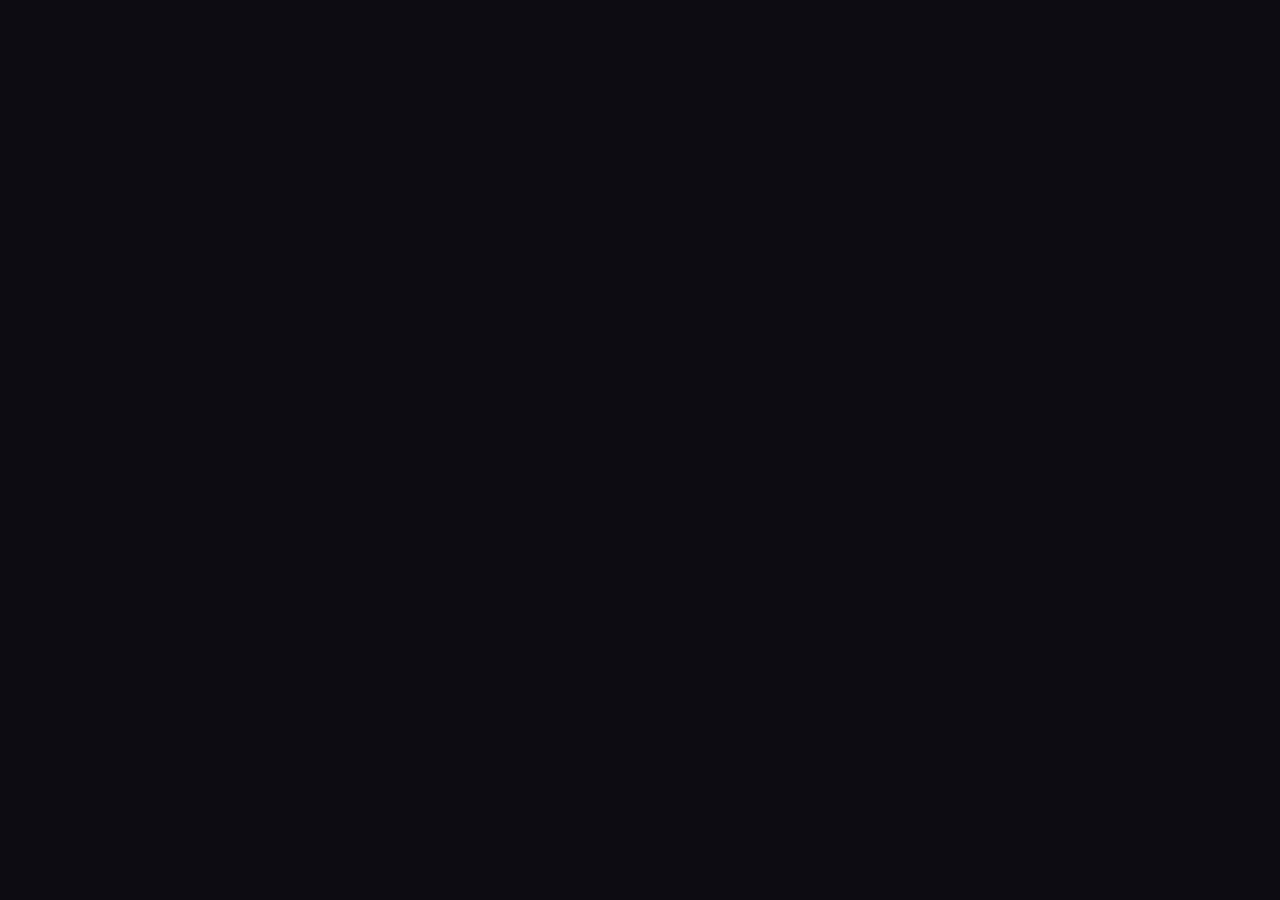
==== commit 8ff43d9b: "Link Privacy Policy and Terms of Service" ====
--- a/index.html
+++ b/index.html
@@ -8,7 +8,7 @@
     <meta name="keywords" content="MeetOverMeal, Social Dining, AI Restaurant Recommendations, Local Foodies, Google Maps Integration" />
     <meta name="author" content="MeetOverMeal, Inc." />
     <title>MeetOverMeal | AI-Powered Dining Social Network</title>
-    <script type="module" crossorigin src="/assets/index-CdSoOX9b.js"></script>
+    <script type="module" crossorigin src="/assets/index-C9vvZ8eW.js"></script>
     <link rel="stylesheet" crossorigin href="/assets/index-NPKQrYU_.css">
   </head>
   <body>
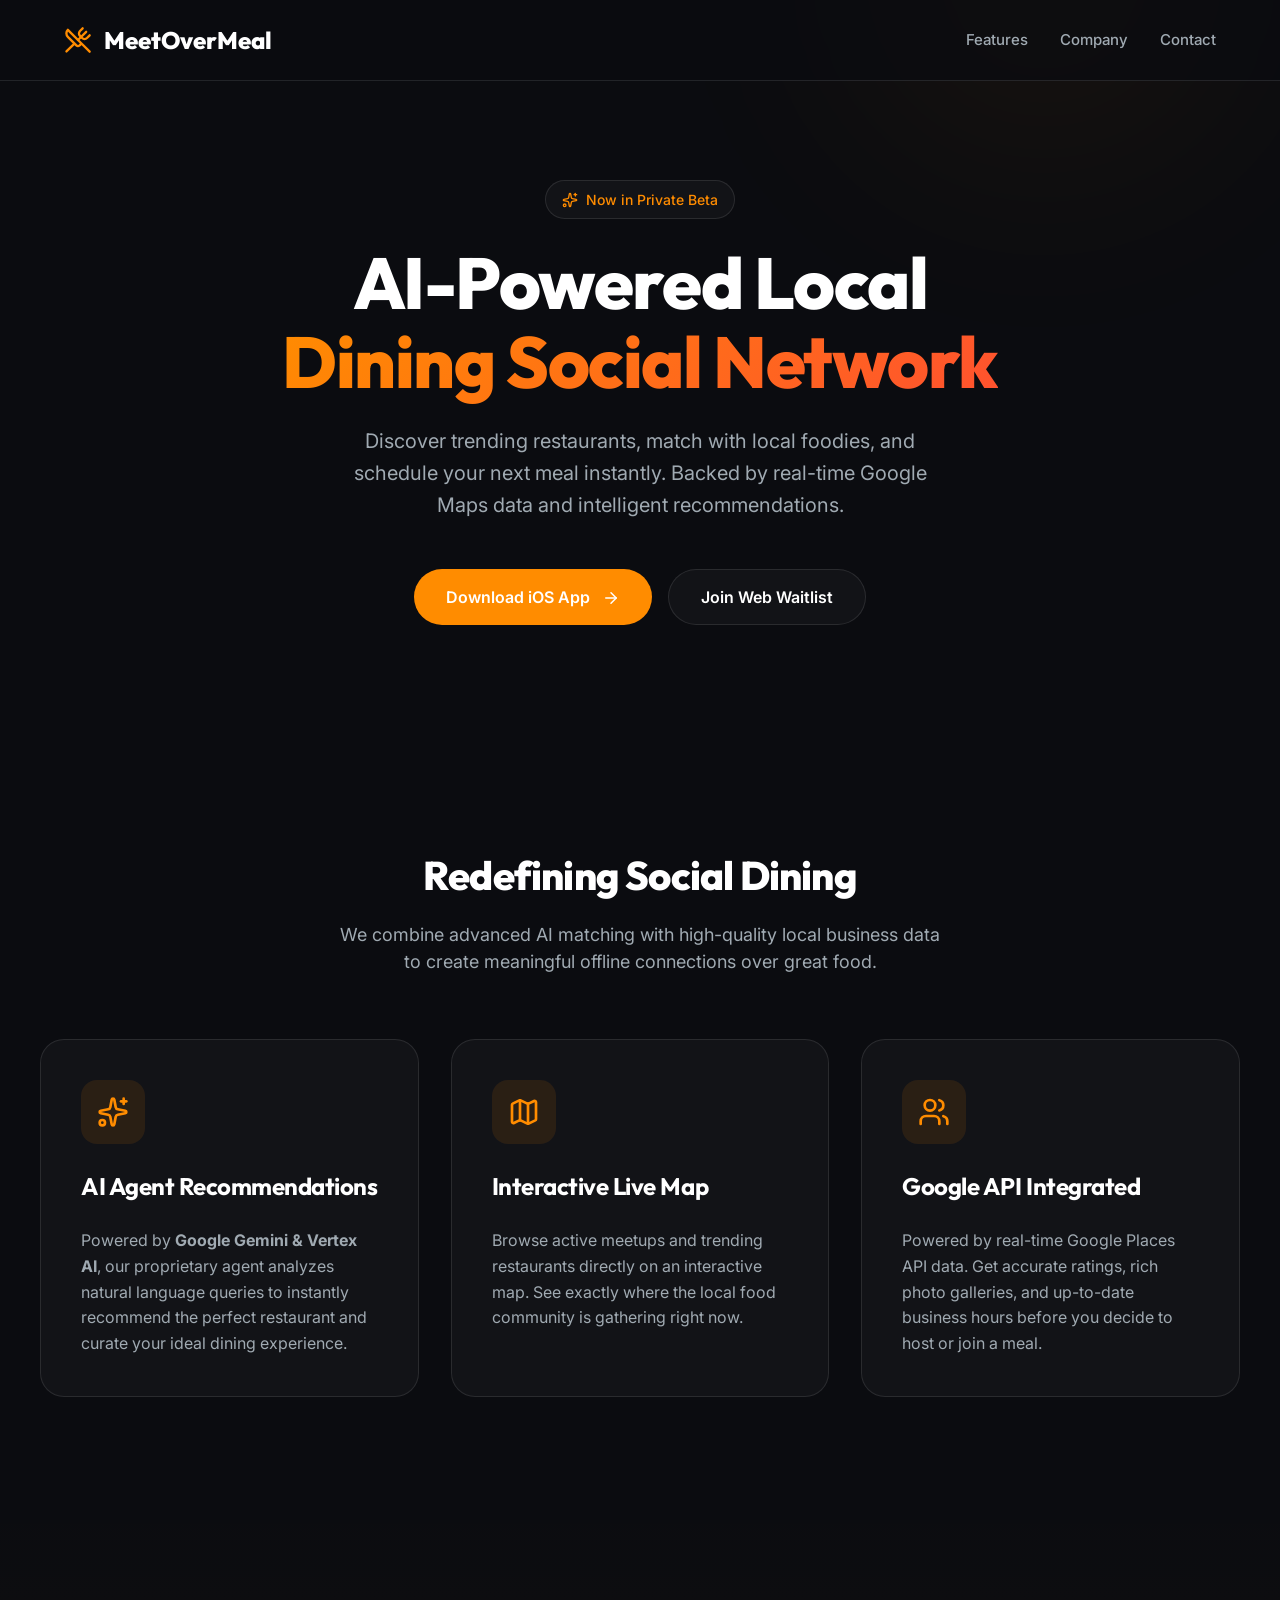
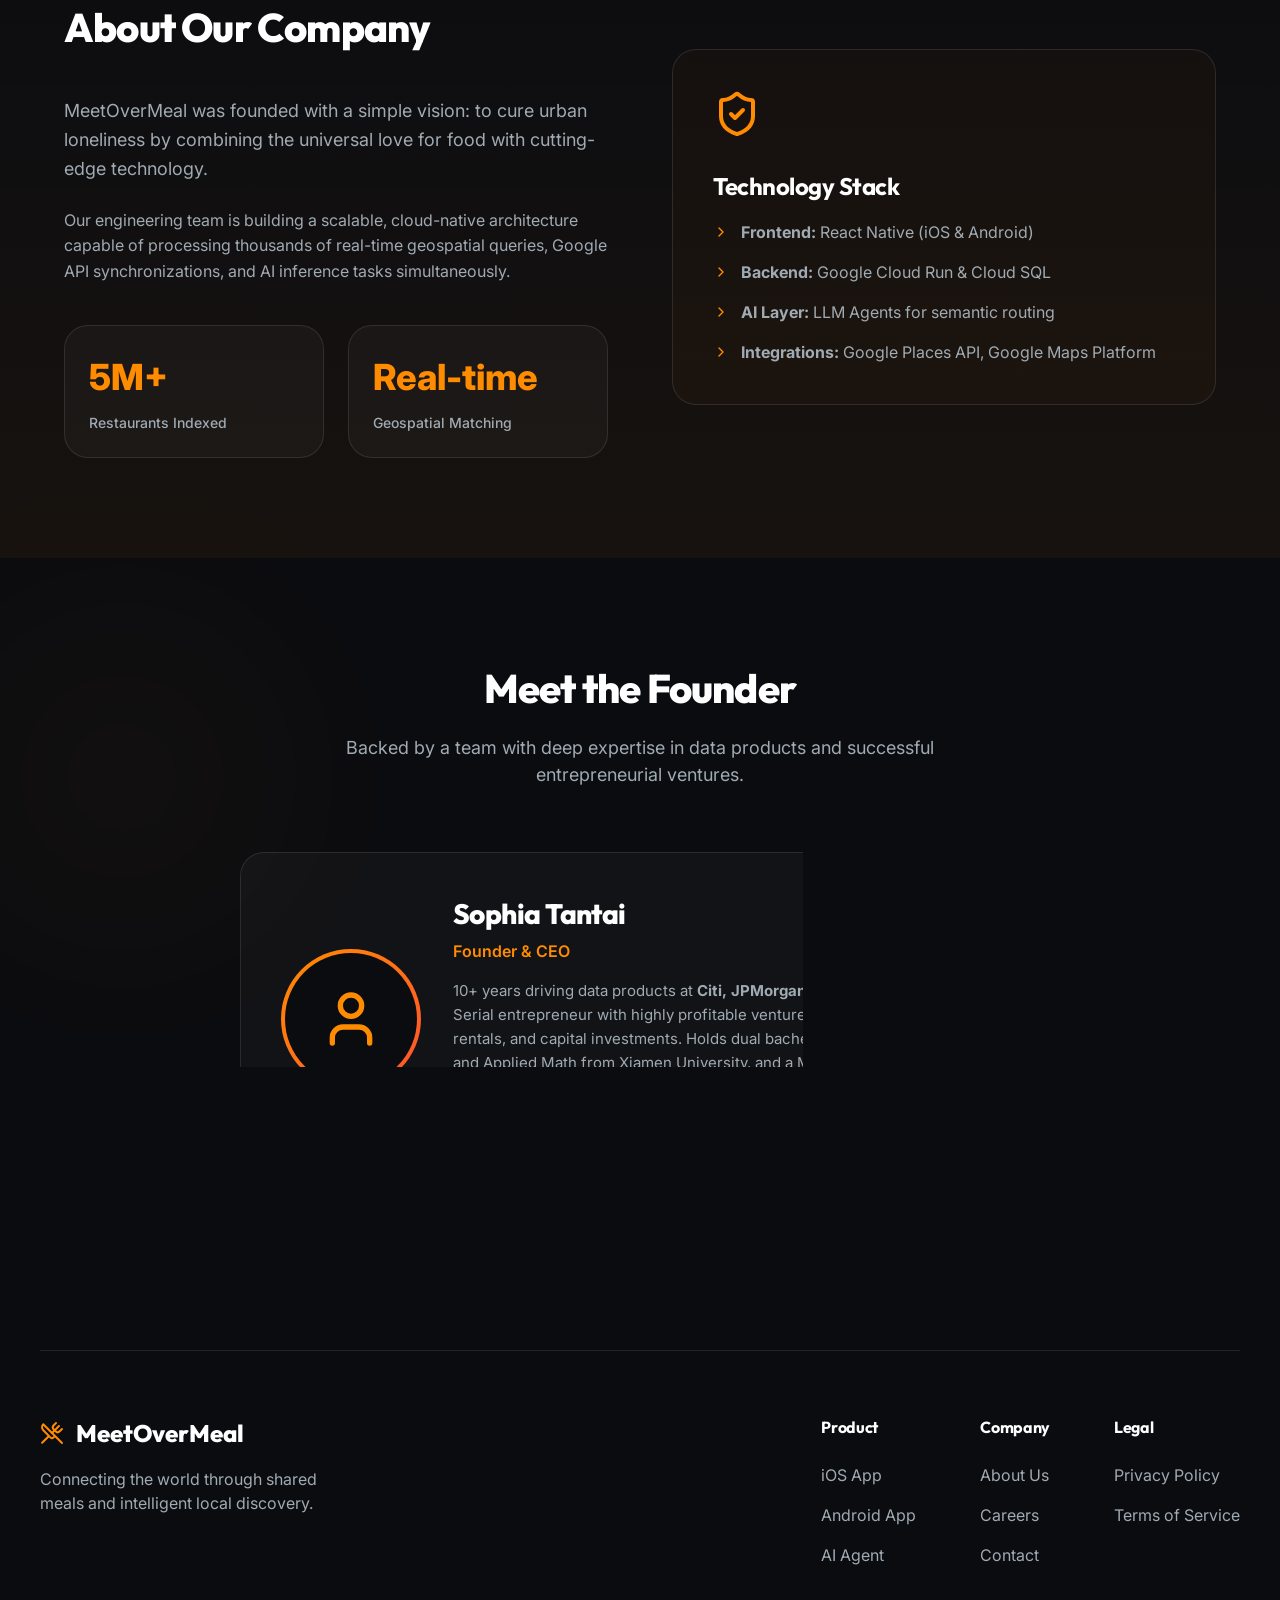
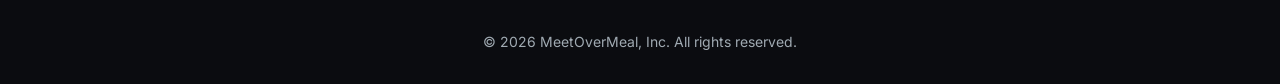
==== commit 424beadc: "Add founder profile and update Google stack references" ====
--- a/index.html
+++ b/index.html
@@ -8,8 +8,8 @@
     <meta name="keywords" content="MeetOverMeal, Social Dining, AI Restaurant Recommendations, Local Foodies, Google Maps Integration" />
     <meta name="author" content="MeetOverMeal, Inc." />
     <title>MeetOverMeal | AI-Powered Dining Social Network</title>
-    <script type="module" crossorigin src="/assets/index-C9vvZ8eW.js"></script>
-    <link rel="stylesheet" crossorigin href="/assets/index-NPKQrYU_.css">
+    <script type="module" crossorigin src="/assets/index-D9O-NUnK.js"></script>
+    <link rel="stylesheet" crossorigin href="/assets/index-BDQ7o9PU.css">
   </head>
   <body>
     <div id="root"></div>
--- a/assets/index-BDQ7o9PU.css
+++ b/assets/index-BDQ7o9PU.css
@@ -0,0 +1 @@
+@import "https://fonts.googleapis.com/css2?family=Inter:wght@300;400;500;600;700&family=Outfit:wght@400;600;800&display=swap";:root{--bg-color:#0b0c10;--bg-surface:#ffffff08;--bg-surface-hover:#ffffff0d;--primary:#ff8c00;--primary-glow:#ff8c004d;--primary-hover:orange;--text-main:#fff;--text-muted:#a0aab2;--border:#ffffff1a;--glass-blur:blur(16px);--glass-blur-heavy:blur(32px)}*{box-sizing:border-box;margin:0;padding:0}body{background-color:var(--bg-color);color:var(--text-main);-webkit-font-smoothing:antialiased;font-family:Inter,-apple-system,BlinkMacSystemFont,sans-serif;line-height:1.5;overflow-x:hidden}h1,h2,h3,h4{letter-spacing:-.02em;font-family:Outfit,sans-serif}a{color:inherit;text-decoration:none}button{font-family:Inter,sans-serif}.container{max-width:1200px;margin:0 auto;padding:0 24px}.glass-panel{background:var(--bg-surface);-webkit-backdrop-filter:var(--glass-blur);border:1px solid var(--border);border-radius:24px}@keyframes fadeUp{0%{opacity:0;transform:translateY(20px)}to{opacity:1;transform:translateY(0)}}@keyframes pulseGlow{0%{box-shadow:0 0 0 0 var(--primary-glow)}70%{box-shadow:0 0 0 20px #ff8c0000}to{box-shadow:0 0 #ff8c0000}}.animate-fade-up{animation:.8s cubic-bezier(.16,1,.3,1) forwards fadeUp}.animate-delay-100{animation-delay:.1s}.animate-delay-200{animation-delay:.2s}.animate-delay-300{animation-delay:.3s}.gradient-text{background:linear-gradient(135deg,#ff8c00,#ff512f);-webkit-text-fill-color:transparent;-webkit-background-clip:text;background-clip:text}.app-wrapper{min-height:100vh;position:relative;overflow:hidden}.bg-glow{filter:blur(100px);z-index:-1;opacity:.5;border-radius:50%;position:absolute}.bg-glow-1{background:radial-gradient(circle,#ff8c0026 0%,#ff512f00 70%);width:600px;height:600px;top:-10%;right:-5%}.bg-glow-2{background:radial-gradient(circle,#ff8c001a 0%,#ff512f00 70%);width:500px;height:500px;bottom:20%;left:-10%}.nav-header{z-index:100;-webkit-backdrop-filter:var(--glass-blur);border-bottom:1px solid var(--border);background:#0b0c10b3;position:fixed;top:0;left:0;right:0}.nav-container{justify-content:space-between;align-items:center;height:80px;display:flex}.nav-logo{color:#fff;align-items:center;gap:12px;font-family:Outfit,sans-serif;font-size:24px;font-weight:800;display:flex}.nav-logo-icon{color:var(--primary)}.nav-links{gap:32px;display:flex}.nav-link{color:var(--text-muted);font-size:15px;font-weight:500;transition:color .2s}.nav-link:hover{color:#fff}.hero-section{text-align:center;flex-direction:column;align-items:center;gap:24px;padding-top:180px;padding-bottom:120px;display:flex}.hero-pill{background:var(--bg-surface);border:1px solid var(--border);color:var(--primary);opacity:0;border-radius:100px;align-items:center;gap:8px;padding:8px 16px;font-size:14px;font-weight:500;display:inline-flex}.hero-title{opacity:0;max-width:900px;font-size:clamp(48px,8vw,72px);font-weight:800;line-height:1.1}.hero-subtitle{color:var(--text-muted);opacity:0;max-width:600px;font-size:20px;line-height:1.6}.hero-actions{opacity:0;gap:16px;margin-top:24px;display:flex}.btn-primary{background:var(--primary);color:#fff;cursor:pointer;border:none;border-radius:100px;padding:16px 32px;font-size:16px;font-weight:600;transition:all .2s;animation:2s infinite pulseGlow}.btn-primary:hover{background:var(--primary-hover);transform:translateY(-2px)}.btn-secondary{background:var(--bg-surface);color:#fff;border:1px solid var(--border);cursor:pointer;border-radius:100px;padding:16px 32px;font-size:16px;font-weight:600;transition:all .2s}.btn-secondary:hover{background:var(--bg-surface-hover);border-color:#fff3}.features-section{opacity:0;padding:100px 0}.section-header{text-align:center;margin-bottom:64px}.section-title{margin-bottom:16px;font-size:40px;font-weight:800}.section-desc{color:var(--text-muted);max-width:600px;margin:0 auto;font-size:18px}.features-grid{grid-template-columns:repeat(auto-fit,minmax(300px,1fr));gap:32px;display:grid}.feature-card{flex-direction:column;gap:24px;padding:40px;transition:transform .3s,border-color .3s;display:flex}.feature-card:hover{border-color:#ff8c004d;transform:translateY(-8px)}.feature-icon-wrapper{width:64px;height:64px;color:var(--primary);background:#ff8c001a;border-radius:16px;justify-content:center;align-items:center;display:flex}.feature-title{font-size:24px;font-weight:700}.feature-text{color:var(--text-muted);line-height:1.6}.about-section{background:linear-gradient(#0000,#ff8c000d);padding:100px 0}.about-content{grid-template-columns:1fr 1fr;align-items:center;gap:64px;display:grid}.about-text-content{flex-direction:column;gap:24px;display:flex}.about-stat-grid{grid-template-columns:1fr 1fr;gap:24px;margin-top:16px;display:grid}.stat-item{padding:24px}.stat-num{color:var(--primary);margin-bottom:8px;font-size:36px;font-weight:800}.stat-label{color:var(--text-muted);font-size:14px;font-weight:500}.team-section{text-align:center;padding:100px 0}.team-grid{grid-template-columns:1fr;gap:32px;max-width:800px;margin:0 auto;display:grid}.team-card{text-align:left;align-items:center;gap:32px;padding:40px;display:flex}.team-avatar-wrapper{background:linear-gradient(135deg, var(--primary), #ff512f);border-radius:50%;flex-shrink:0;width:140px;height:140px;padding:4px}.team-avatar{background-color:var(--bg-color);width:100%;height:100%;color:var(--primary);border-radius:50%;justify-content:center;align-items:center;display:flex;overflow:hidden}.team-info{flex-grow:1}.team-name{margin-bottom:4px;font-size:28px;font-weight:800}.team-title{color:var(--primary);margin-bottom:16px;font-size:16px;font-weight:600}.team-bio{color:var(--text-muted);margin-bottom:16px;font-size:15px;line-height:1.6}.team-links{gap:16px;display:flex}.team-link{color:var(--text-muted);transition:color .2s}.team-link:hover{color:#fff}@media (width<=768px){.team-card{text-align:center;flex-direction:column}}.footer{border-top:1px solid var(--border);margin-top:64px;padding:64px 0 32px}.footer-content{justify-content:space-between;align-items:flex-start;margin-bottom:64px;display:flex}.footer-brand p{color:var(--text-muted);max-width:300px;margin-top:16px}.footer-links{gap:64px;display:flex}.link-group h4{color:#fff;margin-bottom:24px;font-size:16px}.link-group ul{flex-direction:column;gap:16px;list-style:none;display:flex}.link-group a{color:var(--text-muted);transition:color .2s}.link-group a:hover{color:var(--primary)}.footer-bottom{text-align:center;color:var(--text-muted);font-size:14px}@media (width<=768px){.hero-title{font-size:40px}.hero-actions{flex-direction:column;width:100%}.hero-actions button{width:100%}.about-content{grid-template-columns:1fr}.footer-content{flex-direction:column;gap:48px}.footer-links{flex-direction:column;gap:32px}}
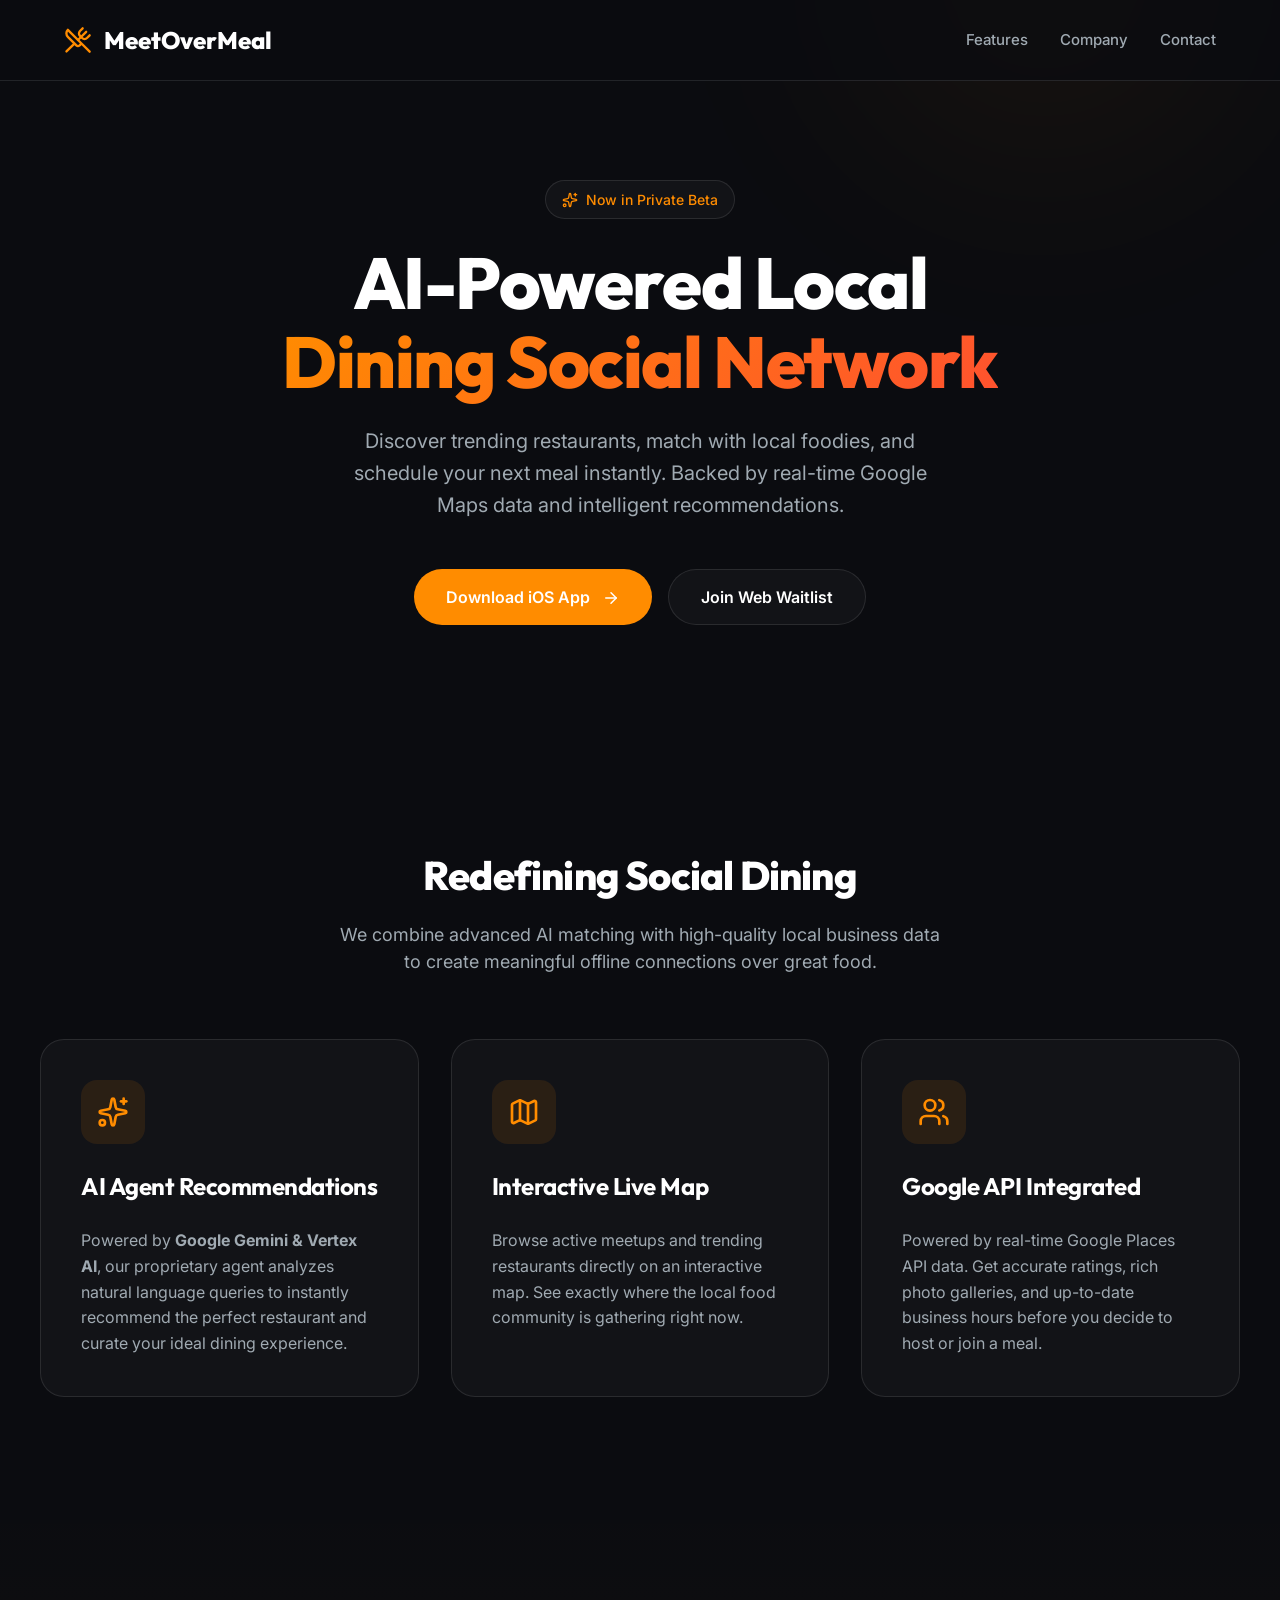
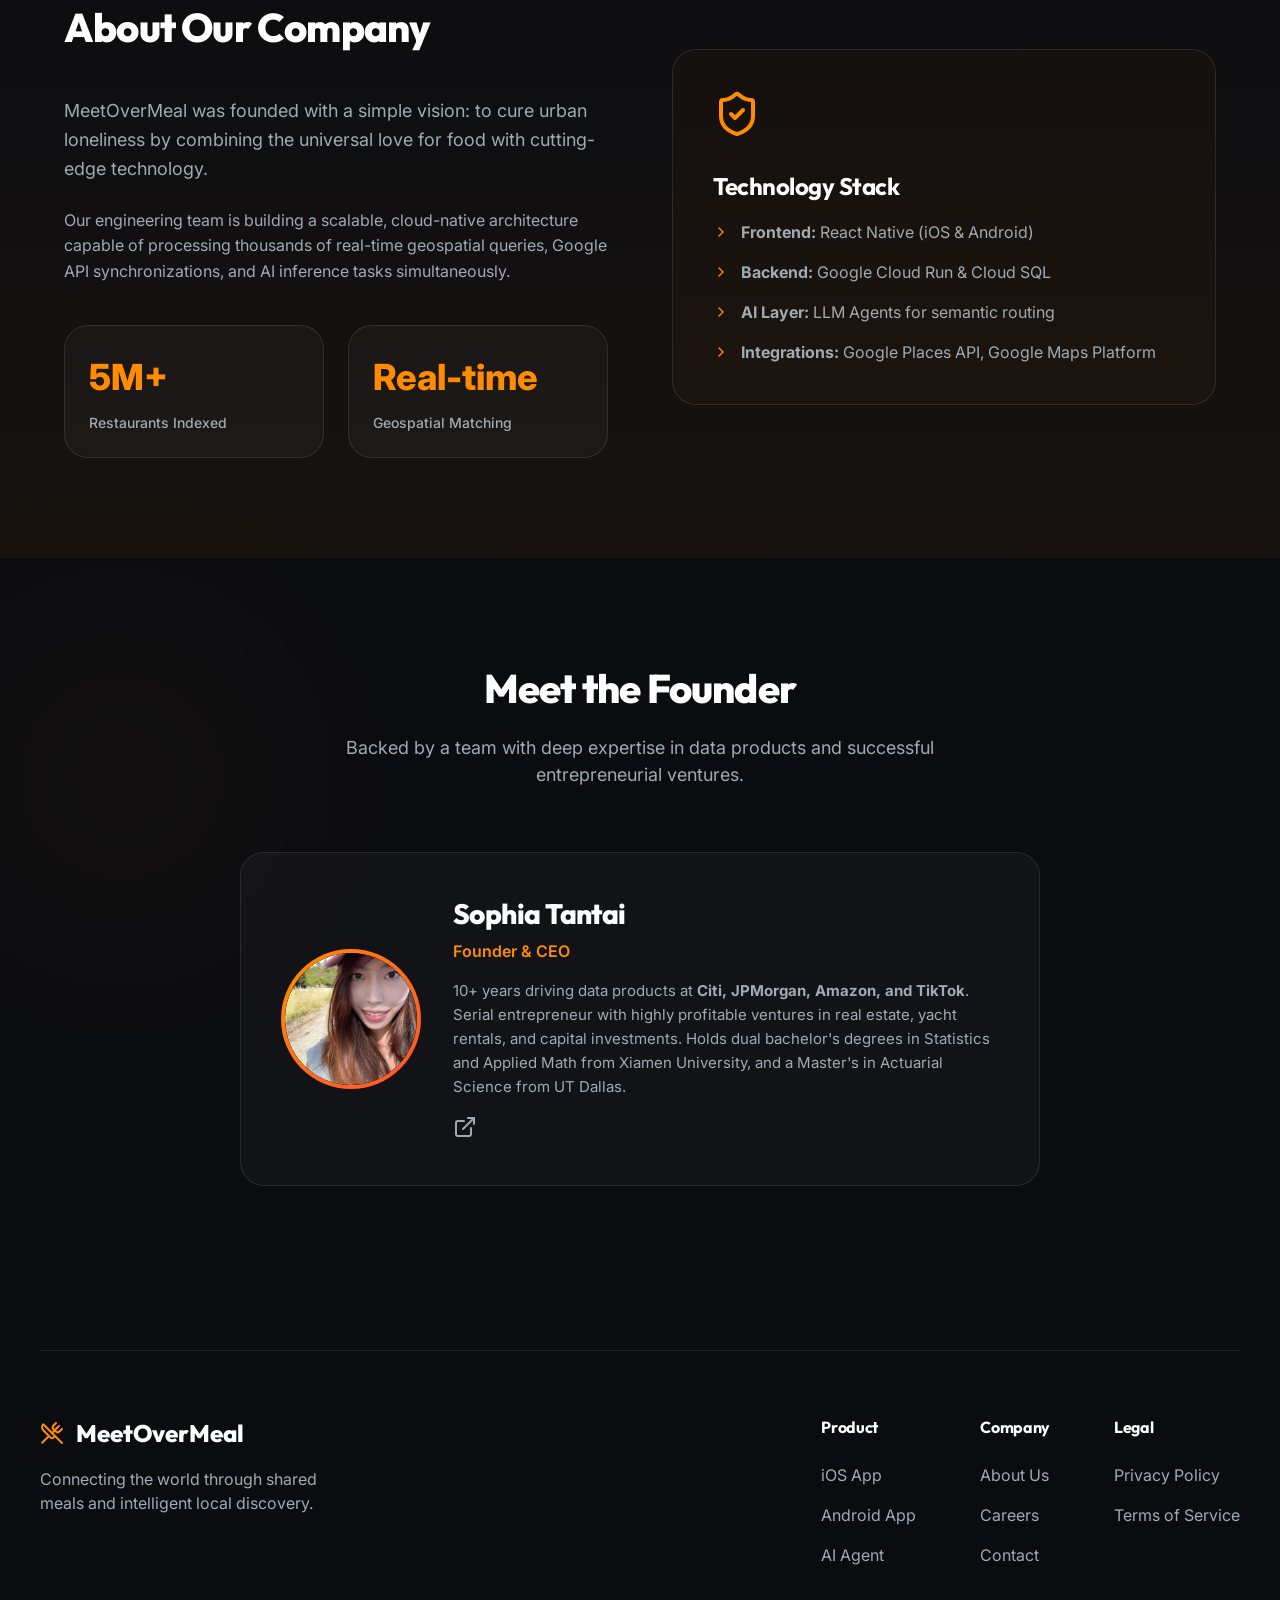
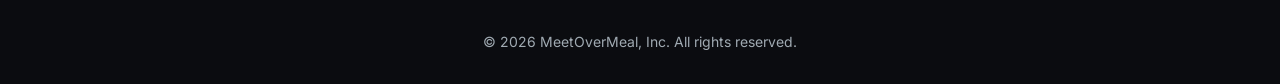
==== commit b50c740f: "Add real founder photo" ====
--- a/index.html
+++ b/index.html
@@ -8,7 +8,7 @@
     <meta name="keywords" content="MeetOverMeal, Social Dining, AI Restaurant Recommendations, Local Foodies, Google Maps Integration" />
     <meta name="author" content="MeetOverMeal, Inc." />
     <title>MeetOverMeal | AI-Powered Dining Social Network</title>
-    <script type="module" crossorigin src="/assets/index-D9O-NUnK.js"></script>
+    <script type="module" crossorigin src="/assets/index-hQ5bYkRZ.js"></script>
     <link rel="stylesheet" crossorigin href="/assets/index-BDQ7o9PU.css">
   </head>
   <body>
